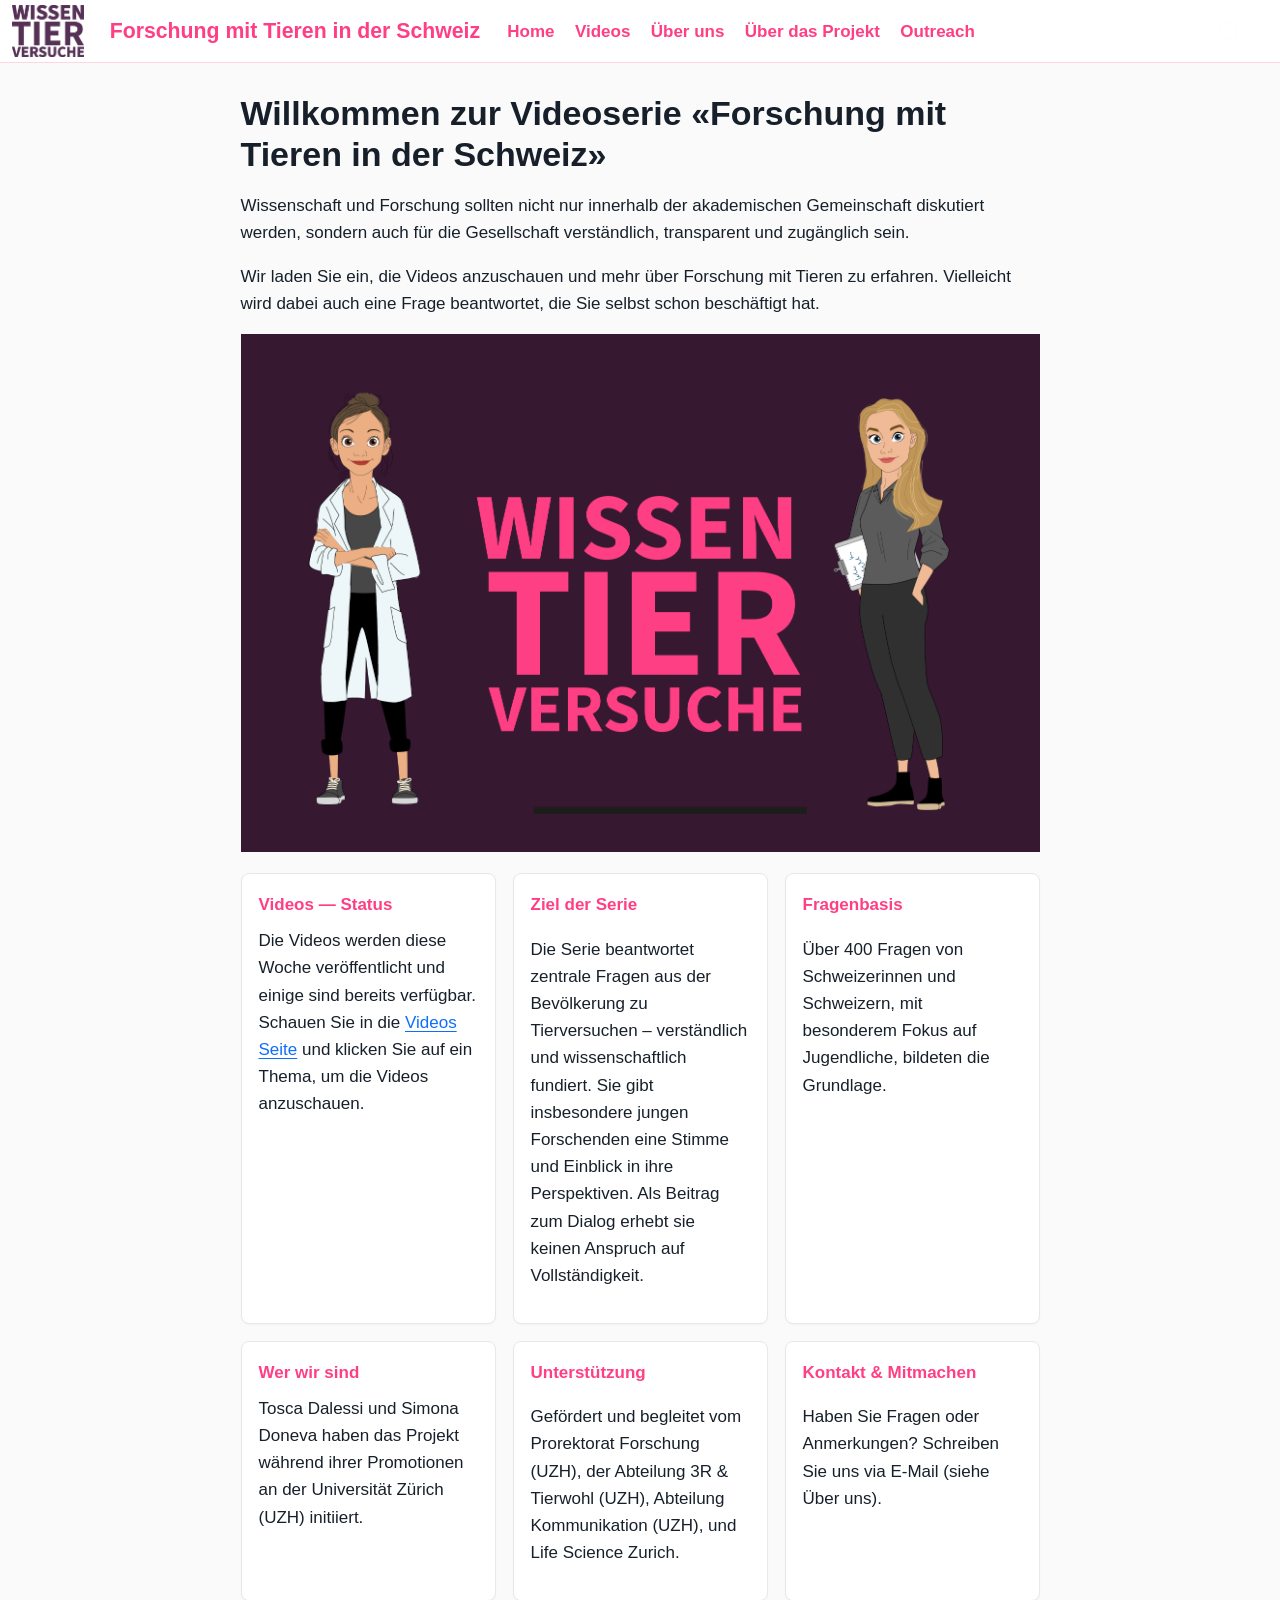
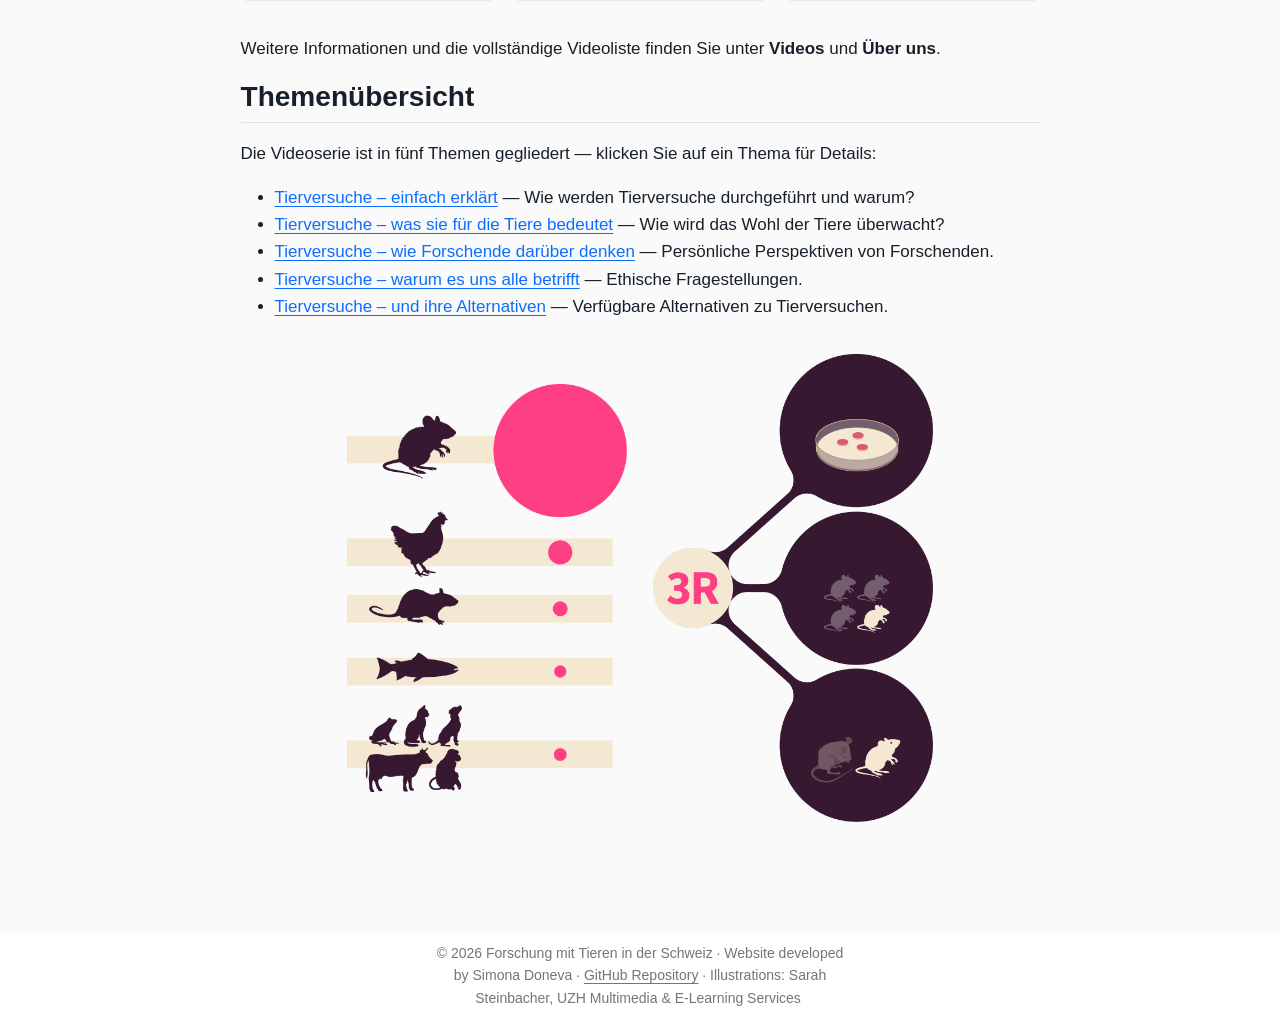
==== docs/index.html @ 5d0e7132 "update links to videos" ====
<!DOCTYPE html>
<html xmlns="http://www.w3.org/1999/xhtml" lang="en" xml:lang="en"><head>

<meta charset="utf-8">
<meta name="generator" content="quarto-1.5.56">

<meta name="viewport" content="width=device-width, initial-scale=1.0, user-scalable=yes">


<title>Willkommen zur Videoserie «Forschung mit Tieren in der Schweiz» – Forschung mit Tieren in der Schweiz</title>
<style>
code{white-space: pre-wrap;}
span.smallcaps{font-variant: small-caps;}
div.columns{display: flex; gap: min(4vw, 1.5em);}
div.column{flex: auto; overflow-x: auto;}
div.hanging-indent{margin-left: 1.5em; text-indent: -1.5em;}
ul.task-list{list-style: none;}
ul.task-list li input[type="checkbox"] {
  width: 0.8em;
  margin: 0 0.8em 0.2em -1em; /* quarto-specific, see https://github.com/quarto-dev/quarto-cli/issues/4556 */ 
  vertical-align: middle;
}
</style>


<script src="site_libs/quarto-nav/quarto-nav.js"></script>
<script src="site_libs/quarto-nav/headroom.min.js"></script>
<script src="site_libs/clipboard/clipboard.min.js"></script>
<script src="site_libs/quarto-search/autocomplete.umd.js"></script>
<script src="site_libs/quarto-search/fuse.min.js"></script>
<script src="site_libs/quarto-search/quarto-search.js"></script>
<meta name="quarto:offset" content="./">
<script src="site_libs/quarto-html/quarto.js"></script>
<script src="site_libs/quarto-html/popper.min.js"></script>
<script src="site_libs/quarto-html/tippy.umd.min.js"></script>
<script src="site_libs/quarto-html/anchor.min.js"></script>
<link href="site_libs/quarto-html/tippy.css" rel="stylesheet">
<link href="site_libs/quarto-html/quarto-syntax-highlighting.css" rel="stylesheet" id="quarto-text-highlighting-styles">
<script src="site_libs/bootstrap/bootstrap.min.js"></script>
<link href="site_libs/bootstrap/bootstrap-icons.css" rel="stylesheet">
<link href="site_libs/bootstrap/bootstrap.min.css" rel="stylesheet" id="quarto-bootstrap" data-mode="light">
<script id="quarto-search-options" type="application/json">{
  "location": "navbar",
  "copy-button": false,
  "collapse-after": 3,
  "panel-placement": "end",
  "type": "overlay",
  "limit": 50,
  "keyboard-shortcut": [
    "f",
    "/",
    "s"
  ],
  "show-item-context": false,
  "language": {
    "search-no-results-text": "No results",
    "search-matching-documents-text": "matching documents",
    "search-copy-link-title": "Copy link to search",
    "search-hide-matches-text": "Hide additional matches",
    "search-more-match-text": "more match in this document",
    "search-more-matches-text": "more matches in this document",
    "search-clear-button-title": "Clear",
    "search-text-placeholder": "",
    "search-detached-cancel-button-title": "Cancel",
    "search-submit-button-title": "Submit",
    "search-label": "Search"
  }
}</script>


<link rel="stylesheet" href="styles.css">
</head>

<body class="nav-fixed fullcontent">

<div id="quarto-search-results"></div>
  <header id="quarto-header" class="headroom fixed-top">
    <nav class="navbar navbar-expand-lg " data-bs-theme="dark">
      <div class="navbar-container container-fluid">
      <div class="navbar-brand-container mx-auto">
    <a class="navbar-brand" href="./index.html">
    <span class="navbar-title">Forschung mit Tieren in der Schweiz</span>
    </a>
  </div>
            <div id="quarto-search" class="" title="Search"></div>
          <button class="navbar-toggler" type="button" data-bs-toggle="collapse" data-bs-target="#navbarCollapse" aria-controls="navbarCollapse" role="menu" aria-expanded="false" aria-label="Toggle navigation" onclick="if (window.quartoToggleHeadroom) { window.quartoToggleHeadroom(); }">
  <span class="navbar-toggler-icon"></span>
</button>
          <div class="collapse navbar-collapse" id="navbarCollapse">
            <ul class="navbar-nav navbar-nav-scroll me-auto">
  <li class="nav-item">
    <a class="nav-link active" href="./index.html" aria-current="page"> 
<span class="menu-text">Home</span></a>
  </li>  
  <li class="nav-item">
    <a class="nav-link" href="./topics/index.html"> 
<span class="menu-text">Videos</span></a>
  </li>  
  <li class="nav-item">
    <a class="nav-link" href="./about.html"> 
<span class="menu-text">Über uns</span></a>
  </li>  
  <li class="nav-item">
    <a class="nav-link" href="./about-project.html"> 
<span class="menu-text">Über das Projekt</span></a>
  </li>  
  <li class="nav-item">
    <a class="nav-link" href="./outreach.html"> 
<span class="menu-text">Outreach</span></a>
  </li>  
</ul>
          </div> <!-- /navcollapse -->
            <div class="quarto-navbar-tools">
</div>
      </div> <!-- /container-fluid -->
    </nav>
</header>
<!-- content -->
<div id="quarto-content" class="quarto-container page-columns page-rows-contents page-layout-article page-navbar">
<!-- sidebar -->
<!-- margin-sidebar -->
    
<!-- main -->
<main class="content" id="quarto-document-content">

<header id="title-block-header" class="quarto-title-block default">
<div class="quarto-title">
<h1 class="title">Willkommen zur Videoserie «Forschung mit Tieren in der Schweiz»</h1>
</div>



<div class="quarto-title-meta">

    
  
    
  </div>
  


</header>


<p>Wissenschaft und Forschung sollten nicht nur innerhalb der akademischen Gemeinschaft diskutiert werden, sondern auch für die Gesellschaft verständlich, transparent und zugänglich sein.</p>
<p>Wir laden Sie ein, die Videos anzuschauen und mehr über Forschung mit Tieren zu erfahren. Vielleicht wird dabei auch eine Frage beantwortet, die Sie selbst schon beschäftigt hat.</p>
<div class="site-hero">
<p><img src="images/main_pic.png" class="hero-banner img-fluid" aria-hidden="true"></p>
</div>
<div class="info-grid">
<div class="info-box">
<p><strong>Videos — Status</strong> Die Videos werden diese Woche veröffentlicht und einige sind bereits verfügbar. Schauen Sie in die <a href="./topics/index.html">Videos Seite</a> und klicken Sie auf ein Thema, um die Videos anzuschauen.</p>
</div>
<div class="info-box">
<p><strong>Ziel der Serie</strong></p>
<p>Die Serie beantwortet zentrale Fragen aus der Bevölkerung zu Tierversuchen – verständlich und wissenschaftlich fundiert. Sie gibt insbesondere jungen Forschenden eine Stimme und Einblick in ihre Perspektiven. Als Beitrag zum Dialog erhebt sie keinen Anspruch auf Vollständigkeit.</p>
</div>
<div class="info-box">
<p><strong>Fragenbasis</strong></p>
<p>Über 400 Fragen von Schweizerinnen und Schweizern, mit besonderem Fokus auf Jugendliche, bildeten die Grundlage.</p>
</div>
<div class="info-box">
<p><strong>Wer wir sind</strong> Tosca Dalessi und Simona Doneva haben das Projekt während ihrer Promotionen an der Universität Zürich (UZH) initiiert.</p>
</div>
<div class="info-box">
<p><strong>Unterstützung</strong></p>
<p>Gefördert und begleitet vom Prorektorat Forschung (UZH), der Abteilung 3R &amp; Tierwohl (UZH), Abteilung Kommunikation (UZH), und Life Science Zurich.</p>
</div>
<div class="info-box">
<p><strong>Kontakt &amp; Mitmachen</strong></p>
<p>Haben Sie Fragen oder Anmerkungen? Schreiben Sie uns via E-Mail (siehe Über uns).</p>
</div>
</div>
<p>Weitere Informationen und die vollständige Videoliste finden Sie unter <strong>Videos</strong> und <strong>Über uns</strong>.</p>
<section id="themenübersicht" class="level2">
<h2 class="anchored" data-anchor-id="themenübersicht">Themenübersicht</h2>
<p>Die Videoserie ist in fünf Themen gegliedert — klicken Sie auf ein Thema für Details:</p>
<ul>
<li><a href="./topics/01-explained.html">Tierversuche – einfach erklärt</a> — Wie werden Tierversuche durchgeführt und warum?</li>
<li><a href="./topics/02-wellbeing.html">Tierversuche – was sie für die Tiere bedeutet</a> — Wie wird das Wohl der Tiere überwacht?</li>
<li><a href="./topics/03-researchers-view.html">Tierversuche – wie Forschende darüber denken</a> — Persönliche Perspektiven von Forschenden.</li>
<li><a href="./topics/04-ethical.html">Tierversuche – warum es uns alle betrifft</a> — Ethische Fragestellungen.</li>
<li><a href="./topics/05-alternatives.html">Tierversuche – und ihre Alternativen</a> — Verfügbare Alternativen zu Tierversuchen.</li>
</ul>
<div class="image-row">
<p><img src="images/tiere.png" class="img-fluid" alt="Bild 1"> <img src="images/3R.png" class="img-fluid" alt="Bild 3"></p>
</div>


</section>

</main> <!-- /main -->
<script id="quarto-html-after-body" type="application/javascript">
window.document.addEventListener("DOMContentLoaded", function (event) {
  const toggleBodyColorMode = (bsSheetEl) => {
    const mode = bsSheetEl.getAttribute("data-mode");
    const bodyEl = window.document.querySelector("body");
    if (mode === "dark") {
      bodyEl.classList.add("quarto-dark");
      bodyEl.classList.remove("quarto-light");
    } else {
      bodyEl.classList.add("quarto-light");
      bodyEl.classList.remove("quarto-dark");
    }
  }
  const toggleBodyColorPrimary = () => {
    const bsSheetEl = window.document.querySelector("link#quarto-bootstrap");
    if (bsSheetEl) {
      toggleBodyColorMode(bsSheetEl);
    }
  }
  toggleBodyColorPrimary();  
  const icon = "";
  const anchorJS = new window.AnchorJS();
  anchorJS.options = {
    placement: 'right',
    icon: icon
  };
  anchorJS.add('.anchored');
  const isCodeAnnotation = (el) => {
    for (const clz of el.classList) {
      if (clz.startsWith('code-annotation-')) {                     
        return true;
      }
    }
    return false;
  }
  const onCopySuccess = function(e) {
    // button target
    const button = e.trigger;
    // don't keep focus
    button.blur();
    // flash "checked"
    button.classList.add('code-copy-button-checked');
    var currentTitle = button.getAttribute("title");
    button.setAttribute("title", "Copied!");
    let tooltip;
    if (window.bootstrap) {
      button.setAttribute("data-bs-toggle", "tooltip");
      button.setAttribute("data-bs-placement", "left");
      button.setAttribute("data-bs-title", "Copied!");
      tooltip = new bootstrap.Tooltip(button, 
        { trigger: "manual", 
          customClass: "code-copy-button-tooltip",
          offset: [0, -8]});
      tooltip.show();    
    }
    setTimeout(function() {
      if (tooltip) {
        tooltip.hide();
        button.removeAttribute("data-bs-title");
        button.removeAttribute("data-bs-toggle");
        button.removeAttribute("data-bs-placement");
      }
      button.setAttribute("title", currentTitle);
      button.classList.remove('code-copy-button-checked');
    }, 1000);
    // clear code selection
    e.clearSelection();
  }
  const getTextToCopy = function(trigger) {
      const codeEl = trigger.previousElementSibling.cloneNode(true);
      for (const childEl of codeEl.children) {
        if (isCodeAnnotation(childEl)) {
          childEl.remove();
        }
      }
      return codeEl.innerText;
  }
  const clipboard = new window.ClipboardJS('.code-copy-button:not([data-in-quarto-modal])', {
    text: getTextToCopy
  });
  clipboard.on('success', onCopySuccess);
  if (window.document.getElementById('quarto-embedded-source-code-modal')) {
    // For code content inside modals, clipBoardJS needs to be initialized with a container option
    // TODO: Check when it could be a function (https://github.com/zenorocha/clipboard.js/issues/860)
    const clipboardModal = new window.ClipboardJS('.code-copy-button[data-in-quarto-modal]', {
      text: getTextToCopy,
      container: window.document.getElementById('quarto-embedded-source-code-modal')
    });
    clipboardModal.on('success', onCopySuccess);
  }
    var localhostRegex = new RegExp(/^(?:http|https):\/\/localhost\:?[0-9]*\//);
    var mailtoRegex = new RegExp(/^mailto:/);
      var filterRegex = new RegExp('/' + window.location.host + '/');
    var isInternal = (href) => {
        return filterRegex.test(href) || localhostRegex.test(href) || mailtoRegex.test(href);
    }
    // Inspect non-navigation links and adorn them if external
 	var links = window.document.querySelectorAll('a[href]:not(.nav-link):not(.navbar-brand):not(.toc-action):not(.sidebar-link):not(.sidebar-item-toggle):not(.pagination-link):not(.no-external):not([aria-hidden]):not(.dropdown-item):not(.quarto-navigation-tool):not(.about-link)');
    for (var i=0; i<links.length; i++) {
      const link = links[i];
      if (!isInternal(link.href)) {
        // undo the damage that might have been done by quarto-nav.js in the case of
        // links that we want to consider external
        if (link.dataset.originalHref !== undefined) {
          link.href = link.dataset.originalHref;
        }
      }
    }
  function tippyHover(el, contentFn, onTriggerFn, onUntriggerFn) {
    const config = {
      allowHTML: true,
      maxWidth: 500,
      delay: 100,
      arrow: false,
      appendTo: function(el) {
          return el.parentElement;
      },
      interactive: true,
      interactiveBorder: 10,
      theme: 'quarto',
      placement: 'bottom-start',
    };
    if (contentFn) {
      config.content = contentFn;
    }
    if (onTriggerFn) {
      config.onTrigger = onTriggerFn;
    }
    if (onUntriggerFn) {
      config.onUntrigger = onUntriggerFn;
    }
    window.tippy(el, config); 
  }
  const noterefs = window.document.querySelectorAll('a[role="doc-noteref"]');
  for (var i=0; i<noterefs.length; i++) {
    const ref = noterefs[i];
    tippyHover(ref, function() {
      // use id or data attribute instead here
      let href = ref.getAttribute('data-footnote-href') || ref.getAttribute('href');
      try { href = new URL(href).hash; } catch {}
      const id = href.replace(/^#\/?/, "");
      const note = window.document.getElementById(id);
      if (note) {
        return note.innerHTML;
      } else {
        return "";
      }
    });
  }
  const xrefs = window.document.querySelectorAll('a.quarto-xref');
  const processXRef = (id, note) => {
    // Strip column container classes
    const stripColumnClz = (el) => {
      el.classList.remove("page-full", "page-columns");
      if (el.children) {
        for (const child of el.children) {
          stripColumnClz(child);
        }
      }
    }
    stripColumnClz(note)
    if (id === null || id.startsWith('sec-')) {
      // Special case sections, only their first couple elements
      const container = document.createElement("div");
      if (note.children && note.children.length > 2) {
        container.appendChild(note.children[0].cloneNode(true));
        for (let i = 1; i < note.children.length; i++) {
          const child = note.children[i];
          if (child.tagName === "P" && child.innerText === "") {
            continue;
          } else {
            container.appendChild(child.cloneNode(true));
            break;
          }
        }
        if (window.Quarto?.typesetMath) {
          window.Quarto.typesetMath(container);
        }
        return container.innerHTML
      } else {
        if (window.Quarto?.typesetMath) {
          window.Quarto.typesetMath(note);
        }
        return note.innerHTML;
      }
    } else {
      // Remove any anchor links if they are present
      const anchorLink = note.querySelector('a.anchorjs-link');
      if (anchorLink) {
        anchorLink.remove();
      }
      if (window.Quarto?.typesetMath) {
        window.Quarto.typesetMath(note);
      }
      // TODO in 1.5, we should make sure this works without a callout special case
      if (note.classList.contains("callout")) {
        return note.outerHTML;
      } else {
        return note.innerHTML;
      }
    }
  }
  for (var i=0; i<xrefs.length; i++) {
    const xref = xrefs[i];
    tippyHover(xref, undefined, function(instance) {
      instance.disable();
      let url = xref.getAttribute('href');
      let hash = undefined; 
      if (url.startsWith('#')) {
        hash = url;
      } else {
        try { hash = new URL(url).hash; } catch {}
      }
      if (hash) {
        const id = hash.replace(/^#\/?/, "");
        const note = window.document.getElementById(id);
        if (note !== null) {
          try {
            const html = processXRef(id, note.cloneNode(true));
            instance.setContent(html);
          } finally {
            instance.enable();
            instance.show();
          }
        } else {
          // See if we can fetch this
          fetch(url.split('#')[0])
          .then(res => res.text())
          .then(html => {
            const parser = new DOMParser();
            const htmlDoc = parser.parseFromString(html, "text/html");
            const note = htmlDoc.getElementById(id);
            if (note !== null) {
              const html = processXRef(id, note);
              instance.setContent(html);
            } 
          }).finally(() => {
            instance.enable();
            instance.show();
          });
        }
      } else {
        // See if we can fetch a full url (with no hash to target)
        // This is a special case and we should probably do some content thinning / targeting
        fetch(url)
        .then(res => res.text())
        .then(html => {
          const parser = new DOMParser();
          const htmlDoc = parser.parseFromString(html, "text/html");
          const note = htmlDoc.querySelector('main.content');
          if (note !== null) {
            // This should only happen for chapter cross references
            // (since there is no id in the URL)
            // remove the first header
            if (note.children.length > 0 && note.children[0].tagName === "HEADER") {
              note.children[0].remove();
            }
            const html = processXRef(null, note);
            instance.setContent(html);
          } 
        }).finally(() => {
          instance.enable();
          instance.show();
        });
      }
    }, function(instance) {
    });
  }
      let selectedAnnoteEl;
      const selectorForAnnotation = ( cell, annotation) => {
        let cellAttr = 'data-code-cell="' + cell + '"';
        let lineAttr = 'data-code-annotation="' +  annotation + '"';
        const selector = 'span[' + cellAttr + '][' + lineAttr + ']';
        return selector;
      }
      const selectCodeLines = (annoteEl) => {
        const doc = window.document;
        const targetCell = annoteEl.getAttribute("data-target-cell");
        const targetAnnotation = annoteEl.getAttribute("data-target-annotation");
        const annoteSpan = window.document.querySelector(selectorForAnnotation(targetCell, targetAnnotation));
        const lines = annoteSpan.getAttribute("data-code-lines").split(",");
        const lineIds = lines.map((line) => {
          return targetCell + "-" + line;
        })
        let top = null;
        let height = null;
        let parent = null;
        if (lineIds.length > 0) {
            //compute the position of the single el (top and bottom and make a div)
            const el = window.document.getElementById(lineIds[0]);
            top = el.offsetTop;
            height = el.offsetHeight;
            parent = el.parentElement.parentElement;
          if (lineIds.length > 1) {
            const lastEl = window.document.getElementById(lineIds[lineIds.length - 1]);
            const bottom = lastEl.offsetTop + lastEl.offsetHeight;
            height = bottom - top;
          }
          if (top !== null && height !== null && parent !== null) {
            // cook up a div (if necessary) and position it 
            let div = window.document.getElementById("code-annotation-line-highlight");
            if (div === null) {
              div = window.document.createElement("div");
              div.setAttribute("id", "code-annotation-line-highlight");
              div.style.position = 'absolute';
              parent.appendChild(div);
            }
            div.style.top = top - 2 + "px";
            div.style.height = height + 4 + "px";
            div.style.left = 0;
            let gutterDiv = window.document.getElementById("code-annotation-line-highlight-gutter");
            if (gutterDiv === null) {
              gutterDiv = window.document.createElement("div");
              gutterDiv.setAttribute("id", "code-annotation-line-highlight-gutter");
              gutterDiv.style.position = 'absolute';
              const codeCell = window.document.getElementById(targetCell);
              const gutter = codeCell.querySelector('.code-annotation-gutter');
              gutter.appendChild(gutterDiv);
            }
            gutterDiv.style.top = top - 2 + "px";
            gutterDiv.style.height = height + 4 + "px";
          }
          selectedAnnoteEl = annoteEl;
        }
      };
      const unselectCodeLines = () => {
        const elementsIds = ["code-annotation-line-highlight", "code-annotation-line-highlight-gutter"];
        elementsIds.forEach((elId) => {
          const div = window.document.getElementById(elId);
          if (div) {
            div.remove();
          }
        });
        selectedAnnoteEl = undefined;
      };
        // Handle positioning of the toggle
    window.addEventListener(
      "resize",
      throttle(() => {
        elRect = undefined;
        if (selectedAnnoteEl) {
          selectCodeLines(selectedAnnoteEl);
        }
      }, 10)
    );
    function throttle(fn, ms) {
    let throttle = false;
    let timer;
      return (...args) => {
        if(!throttle) { // first call gets through
            fn.apply(this, args);
            throttle = true;
        } else { // all the others get throttled
            if(timer) clearTimeout(timer); // cancel #2
            timer = setTimeout(() => {
              fn.apply(this, args);
              timer = throttle = false;
            }, ms);
        }
      };
    }
      // Attach click handler to the DT
      const annoteDls = window.document.querySelectorAll('dt[data-target-cell]');
      for (const annoteDlNode of annoteDls) {
        annoteDlNode.addEventListener('click', (event) => {
          const clickedEl = event.target;
          if (clickedEl !== selectedAnnoteEl) {
            unselectCodeLines();
            const activeEl = window.document.querySelector('dt[data-target-cell].code-annotation-active');
            if (activeEl) {
              activeEl.classList.remove('code-annotation-active');
            }
            selectCodeLines(clickedEl);
            clickedEl.classList.add('code-annotation-active');
          } else {
            // Unselect the line
            unselectCodeLines();
            clickedEl.classList.remove('code-annotation-active');
          }
        });
      }
  const findCites = (el) => {
    const parentEl = el.parentElement;
    if (parentEl) {
      const cites = parentEl.dataset.cites;
      if (cites) {
        return {
          el,
          cites: cites.split(' ')
        };
      } else {
        return findCites(el.parentElement)
      }
    } else {
      return undefined;
    }
  };
  var bibliorefs = window.document.querySelectorAll('a[role="doc-biblioref"]');
  for (var i=0; i<bibliorefs.length; i++) {
    const ref = bibliorefs[i];
    const citeInfo = findCites(ref);
    if (citeInfo) {
      tippyHover(citeInfo.el, function() {
        var popup = window.document.createElement('div');
        citeInfo.cites.forEach(function(cite) {
          var citeDiv = window.document.createElement('div');
          citeDiv.classList.add('hanging-indent');
          citeDiv.classList.add('csl-entry');
          var biblioDiv = window.document.getElementById('ref-' + cite);
          if (biblioDiv) {
            citeDiv.innerHTML = biblioDiv.innerHTML;
          }
          popup.appendChild(citeDiv);
        });
        return popup.innerHTML;
      });
    }
  }
});
</script>
</div> <!-- /content -->
<footer class="footer">
  <div class="nav-footer">
    <div class="nav-footer-left">
      &nbsp;
    </div>   
    <div class="nav-footer-center">
<p>© 2026 Forschung mit Tieren in der Schweiz · Website developed by Simona Doneva · <a href="https://github.com/simonada/animal-research-video-series-ch">GitHub Repository</a> · Illustrations: Sarah Steinbacher, UZH Multimedia &amp; E-Learning Services&nbsp;</p>
</div>
    <div class="nav-footer-right">
      &nbsp;
    </div>
  </div>
</footer>




</body></html>
---- docs/site_libs/quarto-html/tippy.css ----
.tippy-box[data-animation=fade][data-state=hidden]{opacity:0}[data-tippy-root]{max-width:calc(100vw - 10px)}.tippy-box{position:relative;background-color:#333;color:#fff;border-radius:4px;font-size:14px;line-height:1.4;white-space:normal;outline:0;transition-property:transform,visibility,opacity}.tippy-box[data-placement^=top]>.tippy-arrow{bottom:0}.tippy-box[data-placement^=top]>.tippy-arrow:before{bottom:-7px;left:0;border-width:8px 8px 0;border-top-color:initial;transform-origin:center top}.tippy-box[data-placement^=bottom]>.tippy-arrow{top:0}.tippy-box[data-placement^=bottom]>.tippy-arrow:before{top:-7px;left:0;border-width:0 8px 8px;border-bottom-color:initial;transform-origin:center bottom}.tippy-box[data-placement^=left]>.tippy-arrow{right:0}.tippy-box[data-placement^=left]>.tippy-arrow:before{border-width:8px 0 8px 8px;border-left-color:initial;right:-7px;transform-origin:center left}.tippy-box[data-placement^=right]>.tippy-arrow{left:0}.tippy-box[data-placement^=right]>.tippy-arrow:before{left:-7px;border-width:8px 8px 8px 0;border-right-color:initial;transform-origin:center right}.tippy-box[data-inertia][data-state=visible]{transition-timing-function:cubic-bezier(.54,1.5,.38,1.11)}.tippy-arrow{width:16px;height:16px;color:#333}.tippy-arrow:before{content:"";position:absolute;border-color:transparent;border-style:solid}.tippy-content{position:relative;padding:5px 9px;z-index:1}
---- docs/site_libs/quarto-html/quarto-syntax-highlighting.css ----
/* quarto syntax highlight colors */
:root {
  --quarto-hl-ot-color: #003B4F;
  --quarto-hl-at-color: #657422;
  --quarto-hl-ss-color: #20794D;
  --quarto-hl-an-color: #5E5E5E;
  --quarto-hl-fu-color: #4758AB;
  --quarto-hl-st-color: #20794D;
  --quarto-hl-cf-color: #003B4F;
  --quarto-hl-op-color: #5E5E5E;
  --quarto-hl-er-color: #AD0000;
  --quarto-hl-bn-color: #AD0000;
  --quarto-hl-al-color: #AD0000;
  --quarto-hl-va-color: #111111;
  --quarto-hl-bu-color: inherit;
  --quarto-hl-ex-color: inherit;
  --quarto-hl-pp-color: #AD0000;
  --quarto-hl-in-color: #5E5E5E;
  --quarto-hl-vs-color: #20794D;
  --quarto-hl-wa-color: #5E5E5E;
  --quarto-hl-do-color: #5E5E5E;
  --quarto-hl-im-color: #00769E;
  --quarto-hl-ch-color: #20794D;
  --quarto-hl-dt-color: #AD0000;
  --quarto-hl-fl-color: #AD0000;
  --quarto-hl-co-color: #5E5E5E;
  --quarto-hl-cv-color: #5E5E5E;
  --quarto-hl-cn-color: #8f5902;
  --quarto-hl-sc-color: #5E5E5E;
  --quarto-hl-dv-color: #AD0000;
  --quarto-hl-kw-color: #003B4F;
}

/* other quarto variables */
:root {
  --quarto-font-monospace: SFMono-Regular, Menlo, Monaco, Consolas, "Liberation Mono", "Courier New", monospace;
}

pre > code.sourceCode > span {
  color: #003B4F;
}

code span {
  color: #003B4F;
}

code.sourceCode > span {
  color: #003B4F;
}

div.sourceCode,
div.sourceCode pre.sourceCode {
  color: #003B4F;
}

code span.ot {
  color: #003B4F;
  font-style: inherit;
}

code span.at {
  color: #657422;
  font-style: inherit;
}

code span.ss {
  color: #20794D;
  font-style: inherit;
}

code span.an {
  color: #5E5E5E;
  font-style: inherit;
}

code span.fu {
  color: #4758AB;
  font-style: inherit;
}

code span.st {
  color: #20794D;
  font-style: inherit;
}

code span.cf {
  color: #003B4F;
  font-weight: bold;
  font-style: inherit;
}

code span.op {
  color: #5E5E5E;
  font-style: inherit;
}

code span.er {
  color: #AD0000;
  font-style: inherit;
}

code span.bn {
  color: #AD0000;
  font-style: inherit;
}

code span.al {
  color: #AD0000;
  font-style: inherit;
}

code span.va {
  color: #111111;
  font-style: inherit;
}

code span.bu {
  font-style: inherit;
}

code span.ex {
  font-style: inherit;
}

code span.pp {
  color: #AD0000;
  font-style: inherit;
}

code span.in {
  color: #5E5E5E;
  font-style: inherit;
}

code span.vs {
  color: #20794D;
  font-style: inherit;
}

code span.wa {
  color: #5E5E5E;
  font-style: italic;
}

code span.do {
  color: #5E5E5E;
  font-style: italic;
}

code span.im {
  color: #00769E;
  font-style: inherit;
}

code span.ch {
  color: #20794D;
  font-style: inherit;
}

code span.dt {
  color: #AD0000;
  font-style: inherit;
}

code span.fl {
  color: #AD0000;
  font-style: inherit;
}

code span.co {
  color: #5E5E5E;
  font-style: inherit;
}

code span.cv {
  color: #5E5E5E;
  font-style: italic;
}

code span.cn {
  color: #8f5902;
  font-style: inherit;
}

code span.sc {
  color: #5E5E5E;
  font-style: inherit;
}

code span.dv {
  color: #AD0000;
  font-style: inherit;
}

code span.kw {
  color: #003B4F;
  font-weight: bold;
  font-style: inherit;
}

.prevent-inlining {
  content: "</";
}

/*# sourceMappingURL=debc5d5d77c3f9108843748ff7464032.css.map */
---- docs/styles.css ----
/* Basic styling for info boxes and layout */
:root{
  --pink: #ff3f84;
  --violet: #371831;

  --berry: #ff3f84;
  --berry-v1: #ffd4e5;
  --berry-v2: #ff8ab7;
  --berry-v3: #ff3f84;

  --card-bg: #ffffff;
  --text: #17202a;
}

body {
  padding-top: 95px;
  font-family: -apple-system, BlinkMacSystemFont, "Segoe UI", Roboto, "Helvetica Neue", Arial;
  line-height: 1.6;
  margin: 0;
  color: var(--text);
  background: #fafafa;
}

.about-image {
  max-width: 520px;
  margin: 2rem auto;
}

.about-image img {
  width: 100%;
  height: auto;
  display: block;
  border-radius: 12px;
}

/* Hero banner inspired by provided design. Place banner image at images/main_pic.png */
.site-hero {
  display: flex;
  flex-direction: column;
  align-items: center;
  justify-content: center;
  gap: 1rem;
  background: #371831;
  color: white;
  padding: 2.25rem 1.25rem;
  margin: 0 auto 1.25rem auto;
  text-align: center;
  max-width: 900px;
  box-sizing: border-box;
}
.site-hero h1{
  color: var(--berry-v3);
  font-size: 2.6rem;
  margin: 0 0 0.5rem 0;
  line-height: 1;
}
.site-hero p{
  color: var(--berry-v1);
  margin: 0.25rem 0 0 0;
}
.hero-banner{ max-width: 900px; margin: 0 auto; }
.hero-banner img, img.hero-banner { display:block; width:100%; height:auto; max-width:900px; margin:0 auto; }
/* Stronger override to prevent other global rules from making the image full-bleed */
.site-hero img.hero-banner {
  max-width: 720px !important;
  width: 100% !important;
  height: auto !important;
  display: block !important;
  margin: 0 auto !important;
}

.info-grid {
  display: grid;
  grid-template-columns: repeat(auto-fit, minmax(220px, 1fr));
  gap: 1rem;
  margin: 1rem 0 2rem 0;
}

.info-box {
  background: var(--card-bg);
  border: 1px solid #e9e6ed;
  padding: 1rem;
  border-radius: 8px;
  box-shadow: 0 1px 2px rgba(21,25,28,0.03);
}

.info-box strong {
  display: block;
  margin-bottom: 0.5rem;
  color: var(--berry);
}

@media (max-width: 900px){
  .site-hero{ text-align:center }
  .hero-image{ height:200px; background-position:center; }
}

/* Coming soon badge */
.coming-soon-badge {
  display: inline-block;
  background: var(--berry-v1);
  color: var(--berry-v3);
  border: 1px solid var(--berry-v2);
  padding: 0.2rem 0.5rem;
  border-radius: 999px;
  font-weight: 600;
  margin-left: 0.5rem;
}

/* Topic card styles */
.topic-list {
  display: flex;
  flex-direction: column;
  gap: 0.8rem;
  margin: 0;
  padding: 0;
}

.topic-card {
  display: flex;
  align-items: center;
  gap: 1rem;
  padding: 1rem;
  border-radius: 8px;
  border: 1px solid var(--berry-v1);
  background: #ffffff;
  transition: transform 160ms ease, box-shadow 160ms ease;
}

.topic-card:hover {
  transform: translateY(-4px);
  box-shadow: 0 6px 18px rgba(255, 63, 132, 0.12);
}

.topic-thumb {
  width: 95px;
  height: 95px;
  object-fit: contain;
  flex-shrink: 0;
  border-radius: 8px;
  background: #fff;
}

.topic-text {
  flex: 1;
}

.topic-text p {
  margin: 0.25rem 0 0 0;
}

.topic-text a {
  color: var(--berry);
  font-weight: 600;
  text-decoration: none;
}

/* Quarto/navbar overrides: use UZH Berry for links and neutral background */
header.site-header,
.navbar,
.site-nav,
.site-navbar,
nav.navbar {
  background: #ffffff; /* keep header neutral */
  border-bottom: 1px solid var(--berry-v1);
}

/* Navbar links */
header.site-header a,
.site-nav a,
.site-navbar a,
nav.navbar a,
.navbar-nav a,
.q-nav a {
  color: var(--berry) !important;
  font-weight: 600;
}

.site-nav a:hover,
.site-navbar a:hover,
nav.navbar a:hover,
.q-nav a:hover {
  color: var(--berry-v3) !important;
}

/* Brand/title color */
.site-title, header.site-header .site-title a {
  color: var(--berry) !important;
}

/* Place sub_icon.png as a logo in the top-left corner of the header */
header#quarto-header {
  position: fixed !important;
  top: 0;
  left: 0;
  right: 0;
  width: 100%;
  z-index: 10000;
}
/* Fallback: draw logo as background of nav (helps when pseudo-element is hidden) */
nav.navbar { position: relative; }
/* Desktop logo */
nav.navbar::before{
  content: "";
  position: absolute;
  left: 12px;
  top: 50%;
  transform: translateY(-50%);
  width: 72px;
  height: 72px;
  background-image: url('images/titel_violette.png');
  background-size: contain;
  background-repeat: no-repeat;
  background-position: center;
  pointer-events: none;
}
/* Make room for desktop logo */
.navbar-brand-container.mx-auto {
  padding-left: 80px;
}
/* Remove logo on phones */
@media (max-width: 768px) {
  nav.navbar::before {
    display: none;
  }

  header#quarto-header::before {
    display: none;
  }

  .navbar-brand-container.mx-auto {
    padding-left: 0;
  }
}
/* Make mobile hamburger visible */
.navbar-toggler {
  border-color: var(--berry) !important;
  color: var(--berry) !important;
  z-index: 10001;
}

.navbar-toggler-icon {
  filter: invert(18%) sepia(95%) saturate(3564%) hue-rotate(335deg) brightness(80%) contrast(96%);
}

@media (max-width: 768px) {
  body {
    padding-top: 70px;
  }

  .navbar-collapse {
    background: #ffffff;
    padding: 1rem;
    border-top: 1px solid var(--berry-v1);
  }

  .navbar-toggler,
  .navbar-collapse,
  .navbar-nav {
    position: relative;
    z-index: 10001;
  }
}

.outreach-card {
  background: #ffffff;
  border: 1px solid var(--berry-v1);
  border-radius: 8px;
  padding: 1rem;
  margin: 1rem 0;
  box-shadow: 0 1px 2px rgba(21,25,28,0.03);
}

.outreach-card summary {
  color: var(--berry);
  font-weight: 600;
  cursor: pointer;
  margin-top: 0.75rem;
}

.image-row {
  display: flex !important;
  flex-direction: row !important;
  justify-content: center;
  align-items: center;
  gap: 1.5rem;
  margin: 2rem auto;
  max-width: 900px;
  flex-wrap: nowrap;
}

.image-row p {
  margin: 0;
  display: contents;
}

.image-row img {
  width: 30vw;
  max-width: 280px;
  min-width: 180px;
  height: auto;
  object-fit: contain;
  border-radius: 8px;
  display: block;
}
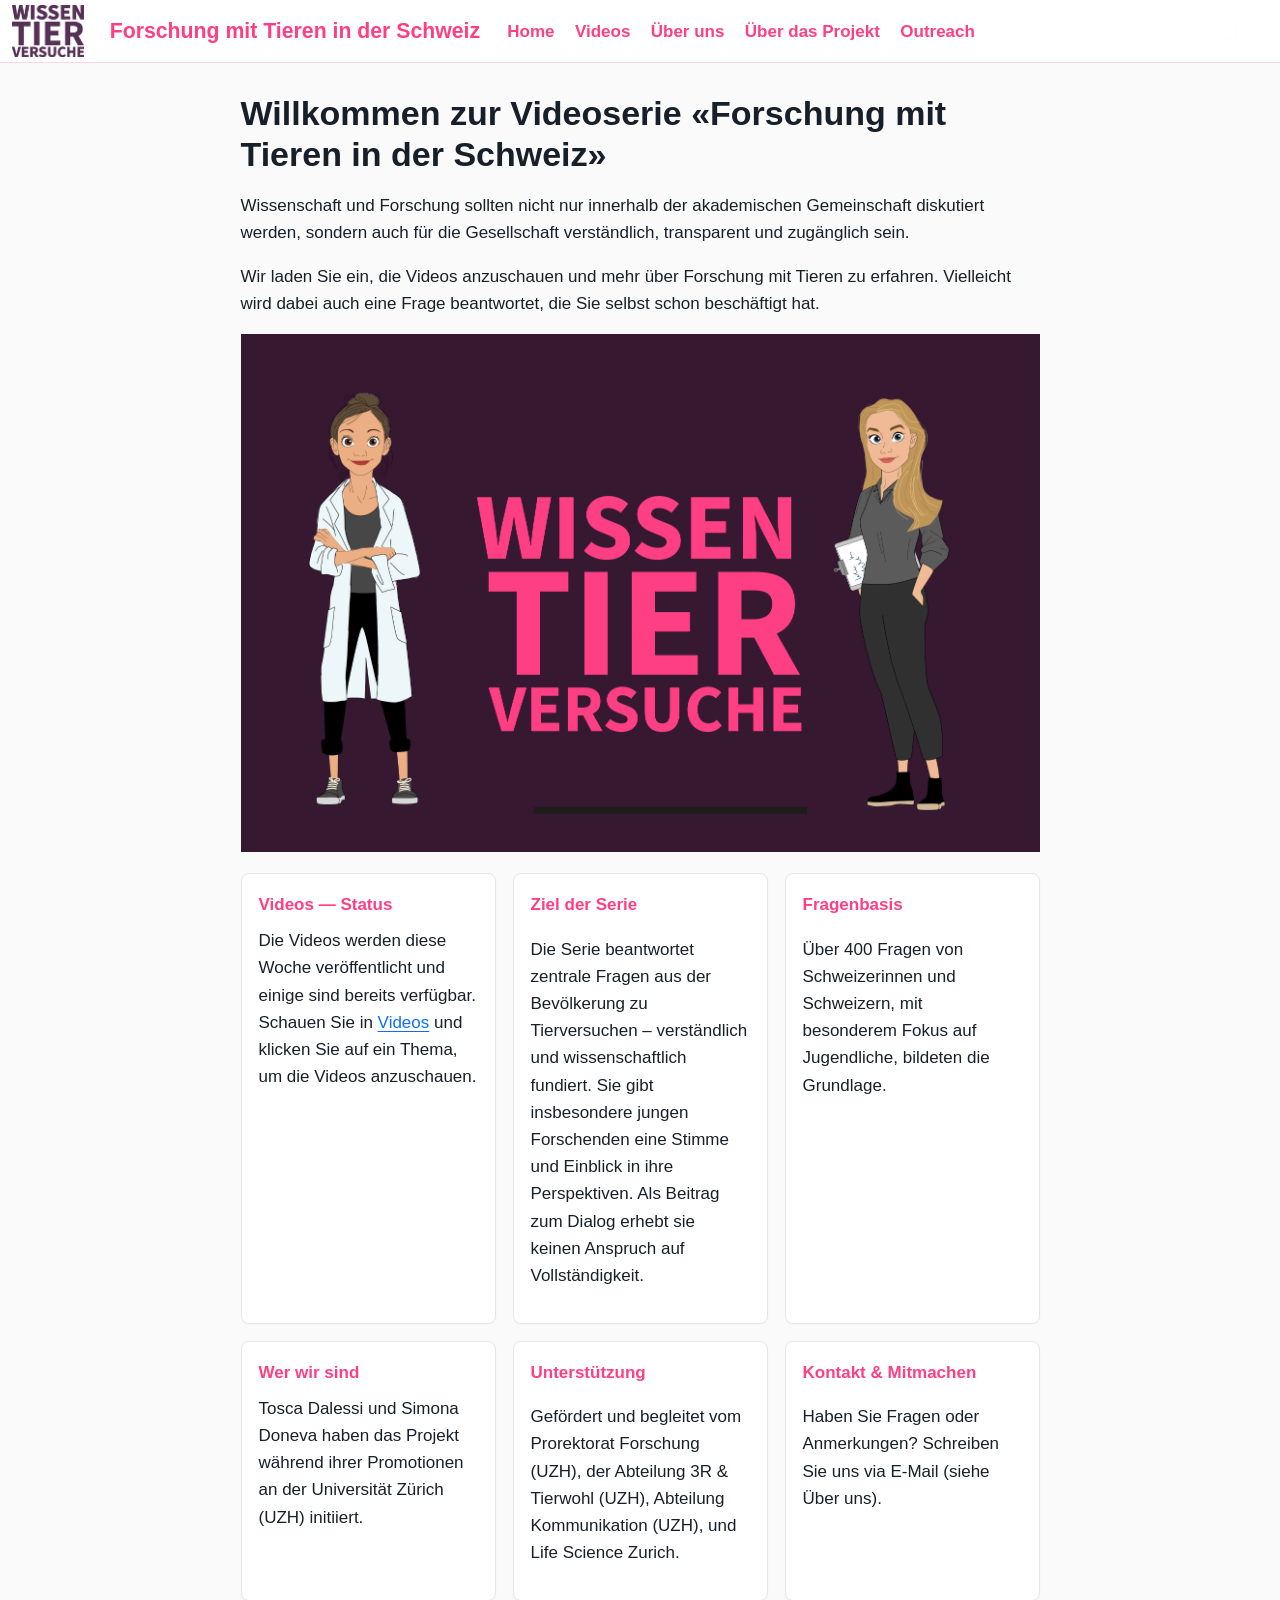
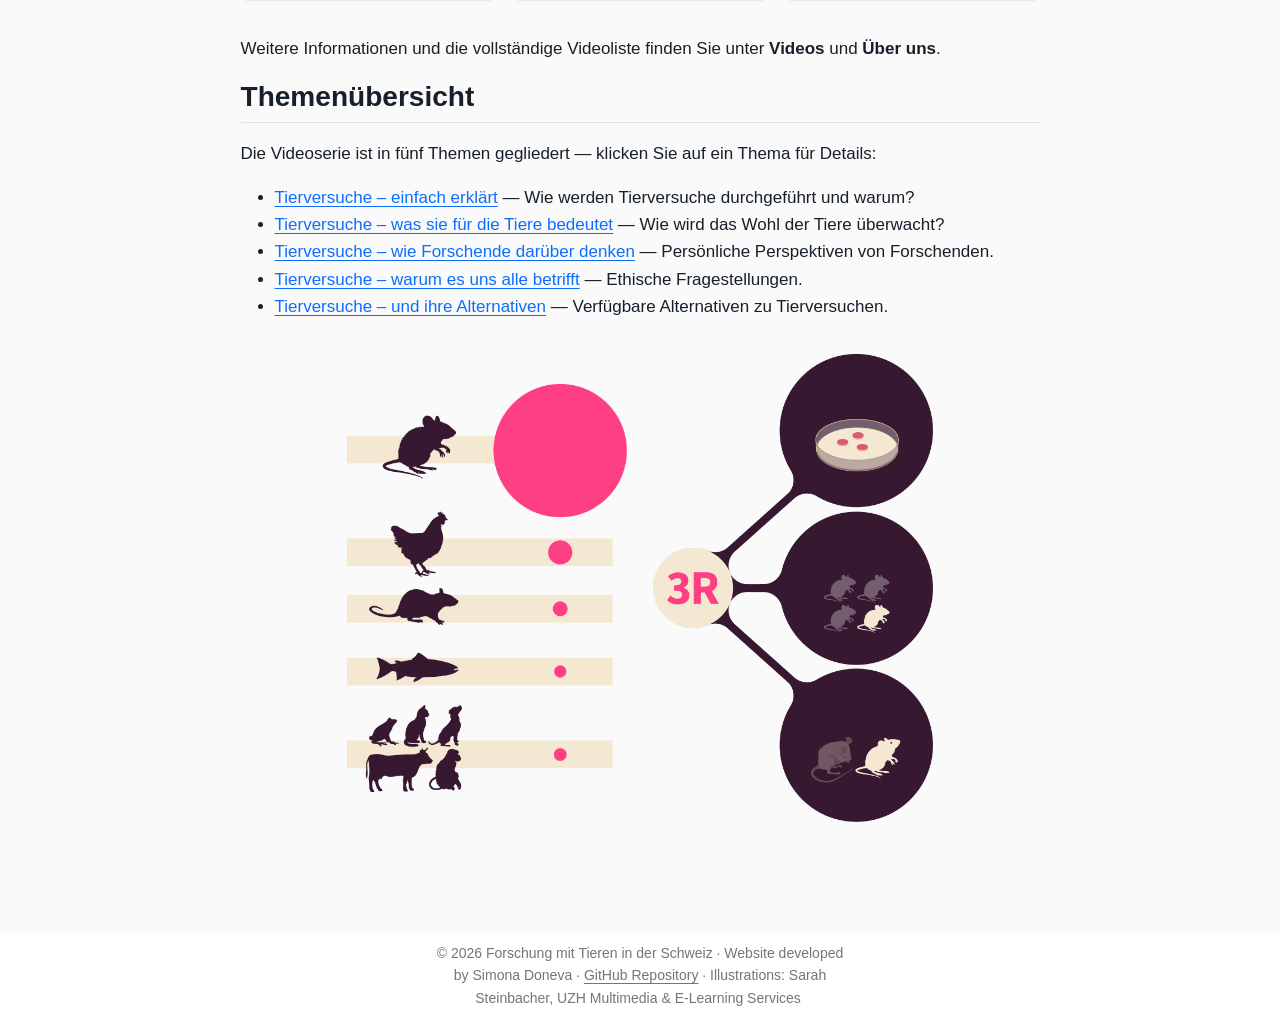
==== commit 1b8185bd: "small vocab fix" ====
--- a/docs/index.html
+++ b/docs/index.html
@@ -149,7 +149,7 @@
 </div>
 <div class="info-grid">
 <div class="info-box">
-<p><strong>Videos — Status</strong> Die Videos werden diese Woche veröffentlicht und einige sind bereits verfügbar. Schauen Sie in die <a href="./topics/index.html">Videos Seite</a> und klicken Sie auf ein Thema, um die Videos anzuschauen.</p>
+<p><strong>Videos — Status</strong> Die Videos werden diese Woche veröffentlicht und einige sind bereits verfügbar. Schauen Sie in <a href="./topics/index.html">Videos</a> und klicken Sie auf ein Thema, um die Videos anzuschauen.</p>
 </div>
 <div class="info-box">
 <p><strong>Ziel der Serie</strong></p>
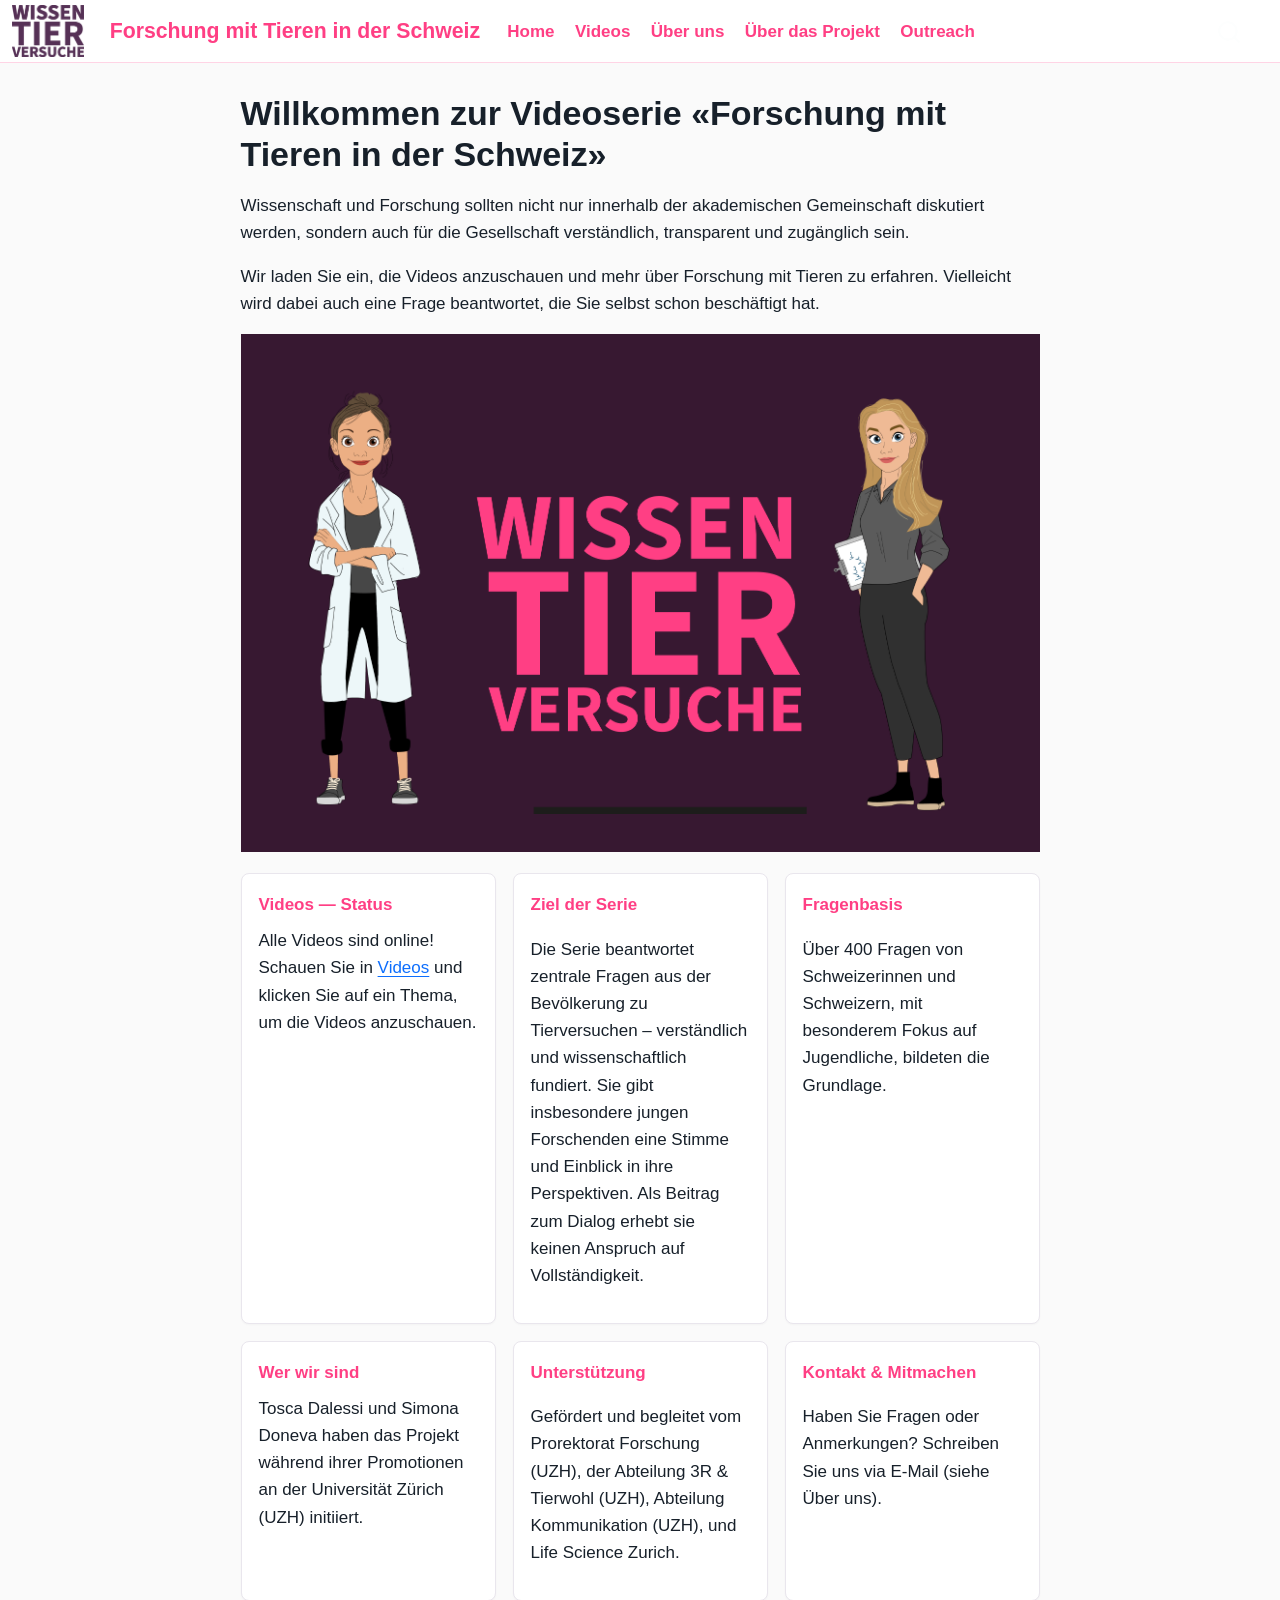
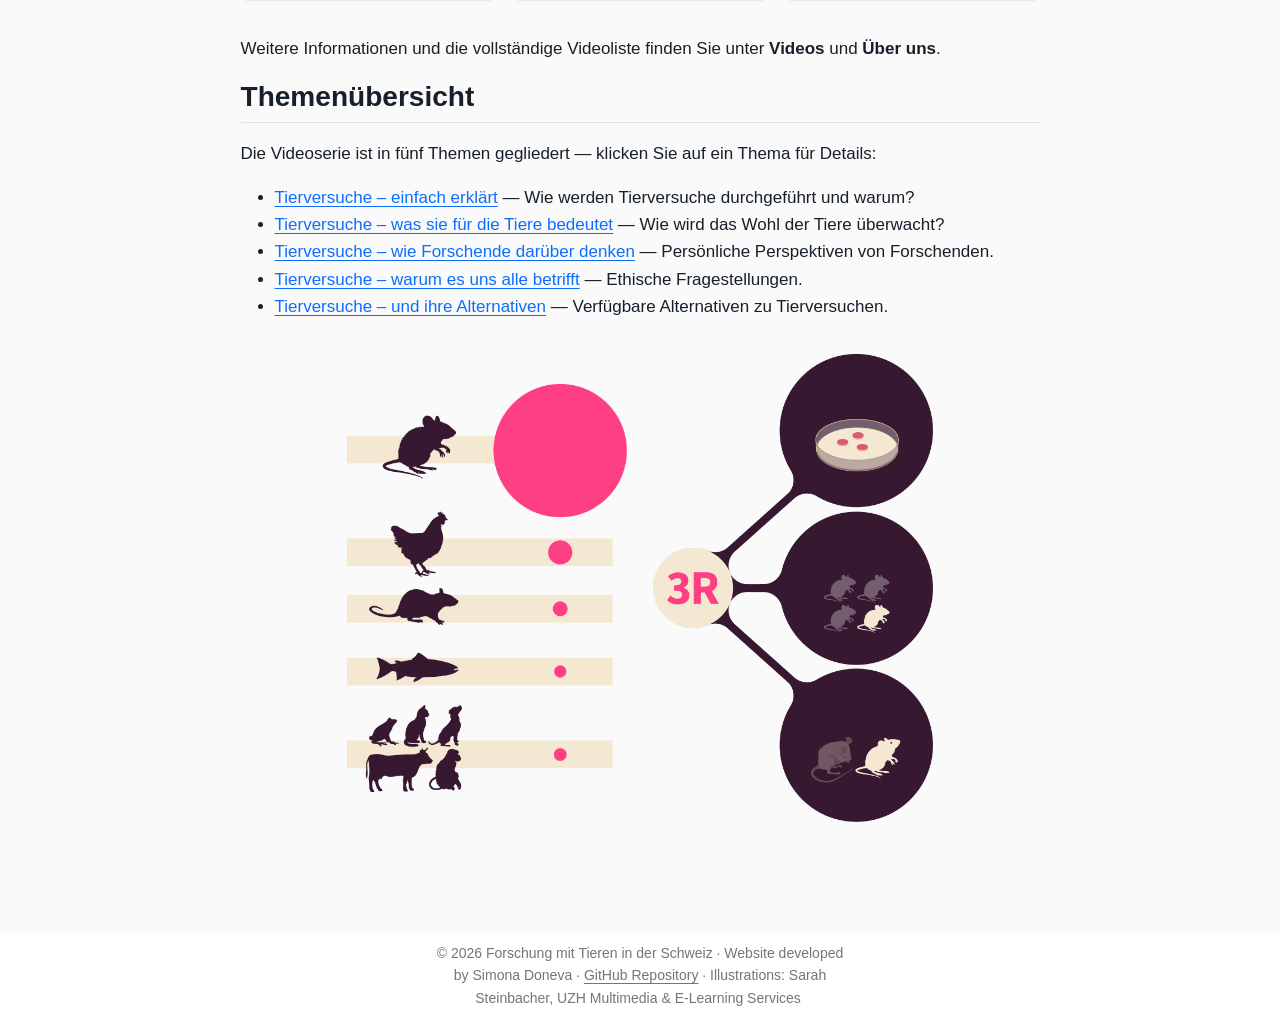
==== commit b88bf53f: "video 5" ====
--- a/docs/index.html
+++ b/docs/index.html
@@ -149,7 +149,7 @@
 </div>
 <div class="info-grid">
 <div class="info-box">
-<p><strong>Videos — Status</strong> Die Videos werden diese Woche veröffentlicht und einige sind bereits verfügbar. Schauen Sie in <a href="./topics/index.html">Videos</a> und klicken Sie auf ein Thema, um die Videos anzuschauen.</p>
+<p><strong>Videos — Status</strong> Alle Videos sind online! Schauen Sie in <a href="./topics/index.html">Videos</a> und klicken Sie auf ein Thema, um die Videos anzuschauen.</p>
 </div>
 <div class="info-box">
 <p><strong>Ziel der Serie</strong></p>
--- a/docs/styles.css
+++ b/docs/styles.css
@@ -106,7 +106,17 @@
   font-weight: 600;
   margin-left: 0.5rem;
 }
-
+/* Live badge */
+.live-badge {
+  display: inline-block;
+  background: #e6f7ec;
+  color: #1f7a3f;
+  border: 1px solid #78c98f;
+  padding: 0.2rem 0.5rem;
+  border-radius: 999px;
+  font-weight: 600;
+  margin-left: 0.5rem;
+}
 /* Topic card styles */
 .topic-list {
   display: flex;
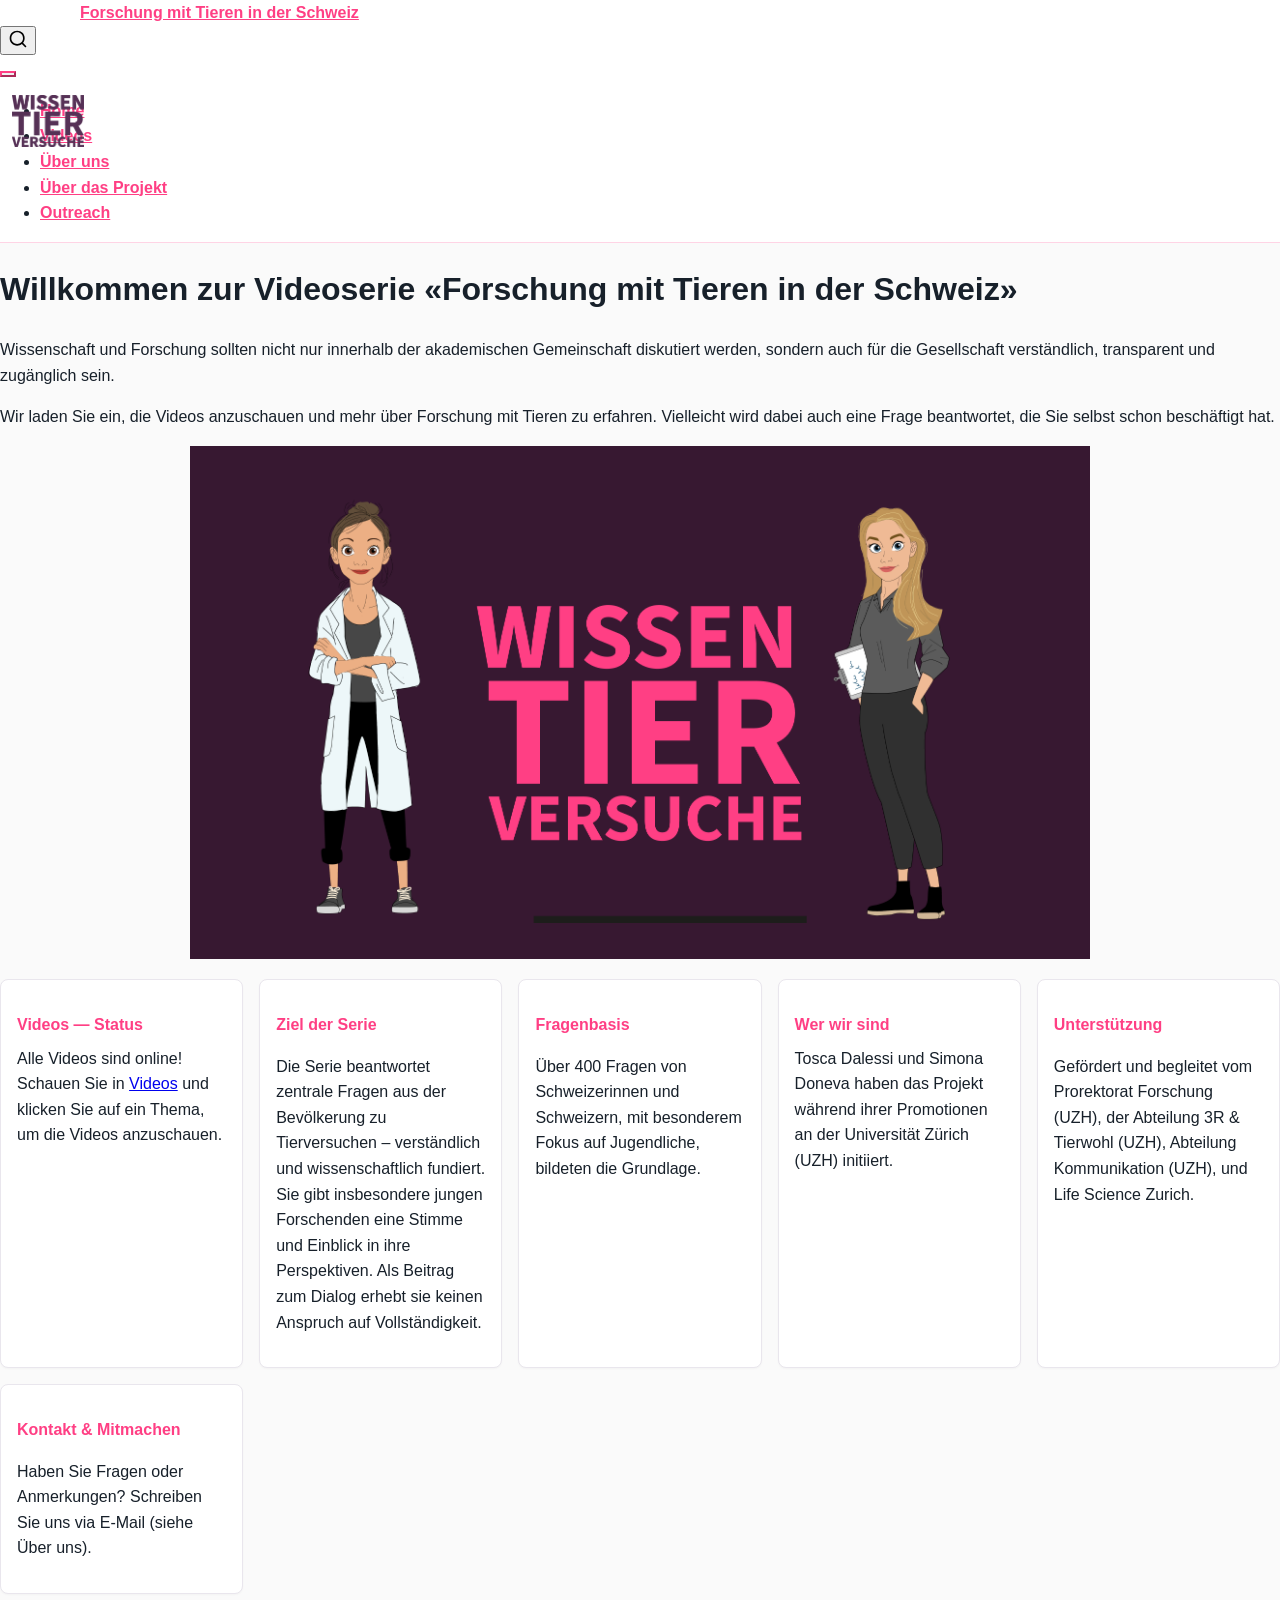
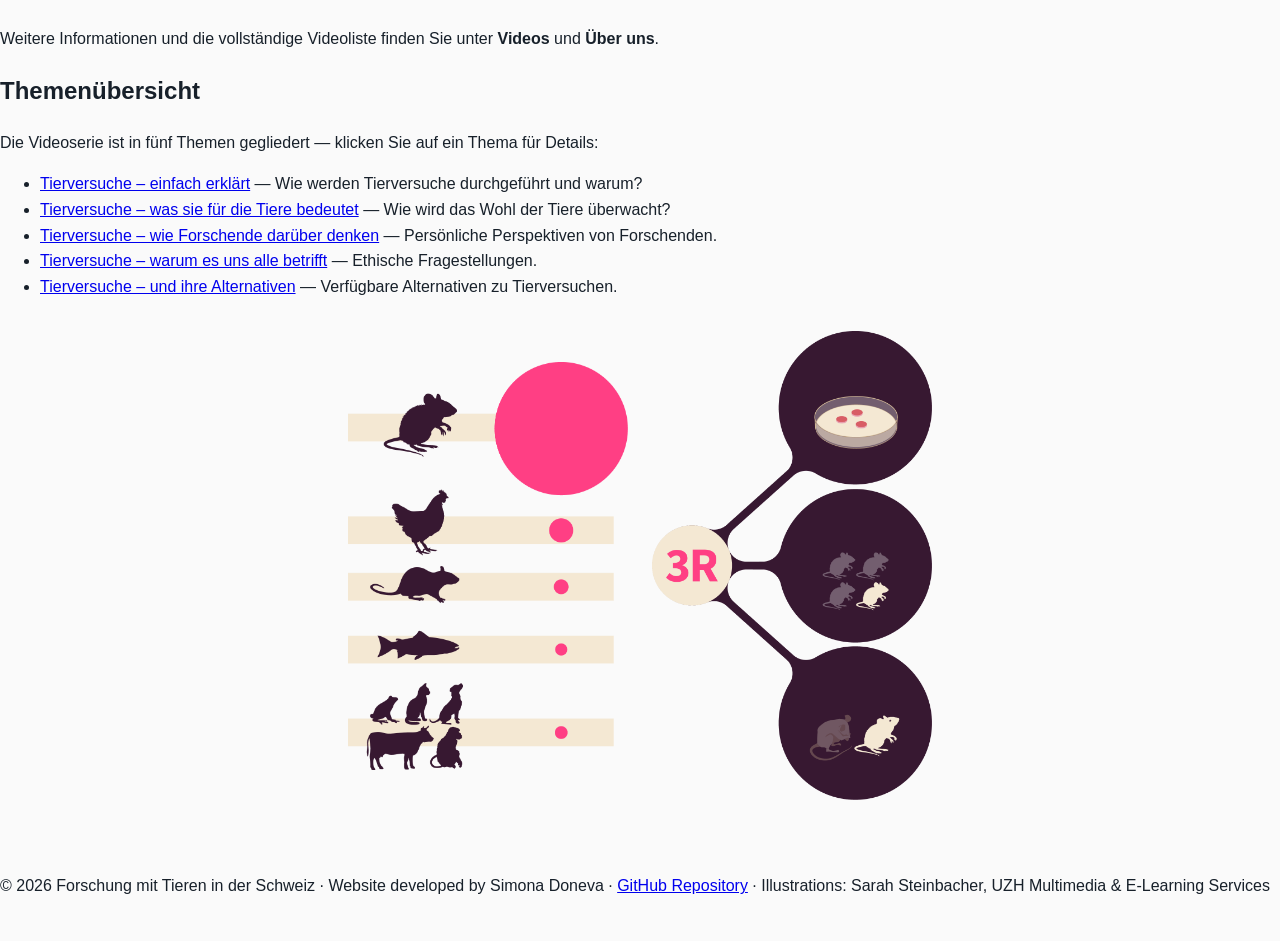
==== commit 2da01436: "update outreach activities" ====
--- a/docs/index.html
+++ b/docs/index.html
@@ -2,12 +2,12 @@
 <html xmlns="http://www.w3.org/1999/xhtml" lang="en" xml:lang="en"><head>
 
 <meta charset="utf-8">
-<meta name="generator" content="quarto-1.5.56">
+<meta name="generator" content="quarto-1.4.555">
 
 <meta name="viewport" content="width=device-width, initial-scale=1.0, user-scalable=yes">
 
 
-<title>Willkommen zur Videoserie «Forschung mit Tieren in der Schweiz» – Forschung mit Tieren in der Schweiz</title>
+<title>Forschung mit Tieren in der Schweiz - Willkommen zur Videoserie «Forschung mit Tieren in der Schweiz»</title>
 <style>
 code{white-space: pre-wrap;}
 span.smallcaps{font-variant: small-caps;}
@@ -83,7 +83,7 @@
     </a>
   </div>
             <div id="quarto-search" class="" title="Search"></div>
-          <button class="navbar-toggler" type="button" data-bs-toggle="collapse" data-bs-target="#navbarCollapse" aria-controls="navbarCollapse" role="menu" aria-expanded="false" aria-label="Toggle navigation" onclick="if (window.quartoToggleHeadroom) { window.quartoToggleHeadroom(); }">
+          <button class="navbar-toggler" type="button" data-bs-toggle="collapse" data-bs-target="#navbarCollapse" aria-controls="navbarCollapse" aria-expanded="false" aria-label="Toggle navigation" onclick="if (window.quartoToggleHeadroom) { window.quartoToggleHeadroom(); }">
   <span class="navbar-toggler-icon"></span>
 </button>
           <div class="collapse navbar-collapse" id="navbarCollapse">
@@ -110,7 +110,7 @@
   </li>  
 </ul>
           </div> <!-- /navcollapse -->
-            <div class="quarto-navbar-tools">
+          <div class="quarto-navbar-tools">
 </div>
       </div> <!-- /container-fluid -->
     </nav>
@@ -225,7 +225,18 @@
     }
     return false;
   }
-  const onCopySuccess = function(e) {
+  const clipboard = new window.ClipboardJS('.code-copy-button', {
+    text: function(trigger) {
+      const codeEl = trigger.previousElementSibling.cloneNode(true);
+      for (const childEl of codeEl.children) {
+        if (isCodeAnnotation(childEl)) {
+          childEl.remove();
+        }
+      }
+      return codeEl.innerText;
+    }
+  });
+  clipboard.on('success', function(e) {
     // button target
     const button = e.trigger;
     // don't keep focus
@@ -257,29 +268,7 @@
     }, 1000);
     // clear code selection
     e.clearSelection();
-  }
-  const getTextToCopy = function(trigger) {
-      const codeEl = trigger.previousElementSibling.cloneNode(true);
-      for (const childEl of codeEl.children) {
-        if (isCodeAnnotation(childEl)) {
-          childEl.remove();
-        }
-      }
-      return codeEl.innerText;
-  }
-  const clipboard = new window.ClipboardJS('.code-copy-button:not([data-in-quarto-modal])', {
-    text: getTextToCopy
   });
-  clipboard.on('success', onCopySuccess);
-  if (window.document.getElementById('quarto-embedded-source-code-modal')) {
-    // For code content inside modals, clipBoardJS needs to be initialized with a container option
-    // TODO: Check when it could be a function (https://github.com/zenorocha/clipboard.js/issues/860)
-    const clipboardModal = new window.ClipboardJS('.code-copy-button[data-in-quarto-modal]', {
-      text: getTextToCopy,
-      container: window.document.getElementById('quarto-embedded-source-code-modal')
-    });
-    clipboardModal.on('success', onCopySuccess);
-  }
     var localhostRegex = new RegExp(/^(?:http|https):\/\/localhost\:?[0-9]*\//);
     var mailtoRegex = new RegExp(/^mailto:/);
       var filterRegex = new RegExp('/' + window.location.host + '/');
@@ -287,7 +276,7 @@
         return filterRegex.test(href) || localhostRegex.test(href) || mailtoRegex.test(href);
     }
     // Inspect non-navigation links and adorn them if external
- 	var links = window.document.querySelectorAll('a[href]:not(.nav-link):not(.navbar-brand):not(.toc-action):not(.sidebar-link):not(.sidebar-item-toggle):not(.pagination-link):not(.no-external):not([aria-hidden]):not(.dropdown-item):not(.quarto-navigation-tool):not(.about-link)');
+ 	var links = window.document.querySelectorAll('a[href]:not(.nav-link):not(.navbar-brand):not(.toc-action):not(.sidebar-link):not(.sidebar-item-toggle):not(.pagination-link):not(.no-external):not([aria-hidden]):not(.dropdown-item):not(.quarto-navigation-tool)');
     for (var i=0; i<links.length; i++) {
       const link = links[i];
       if (!isInternal(link.href)) {
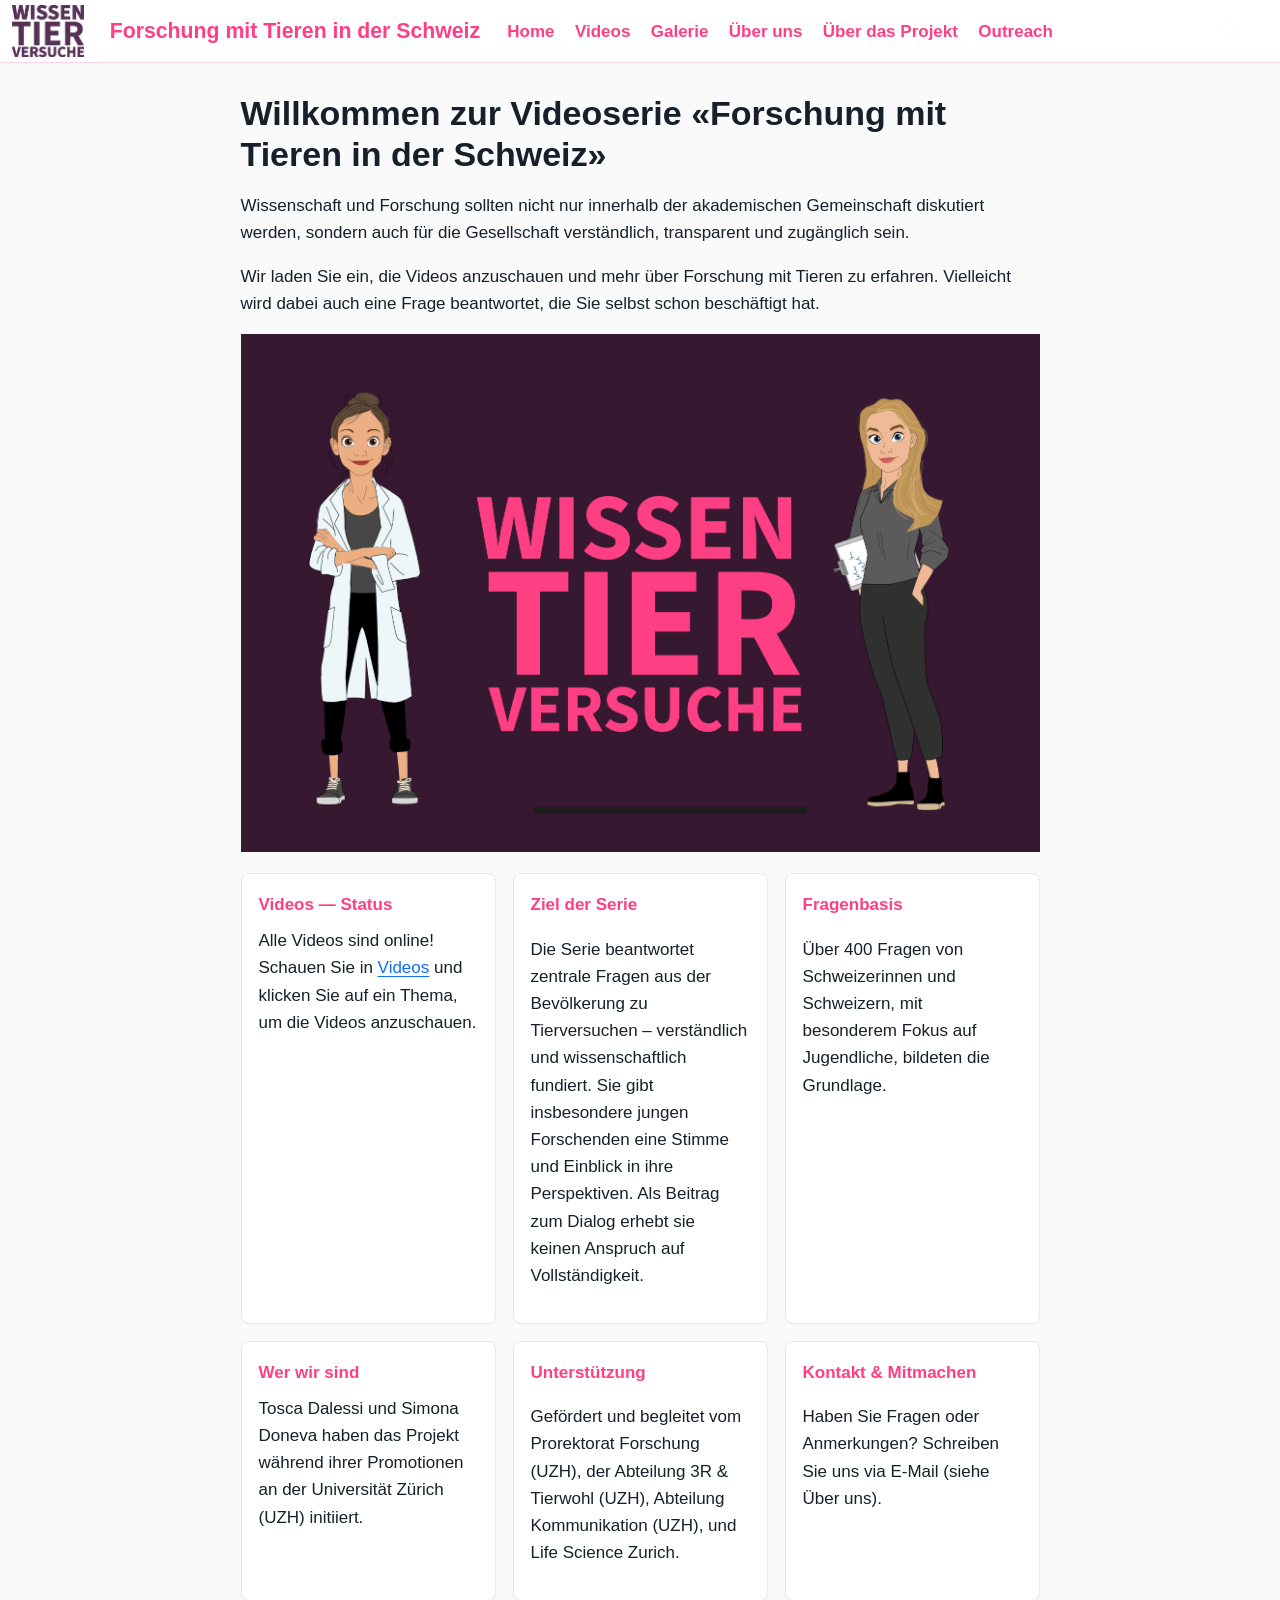
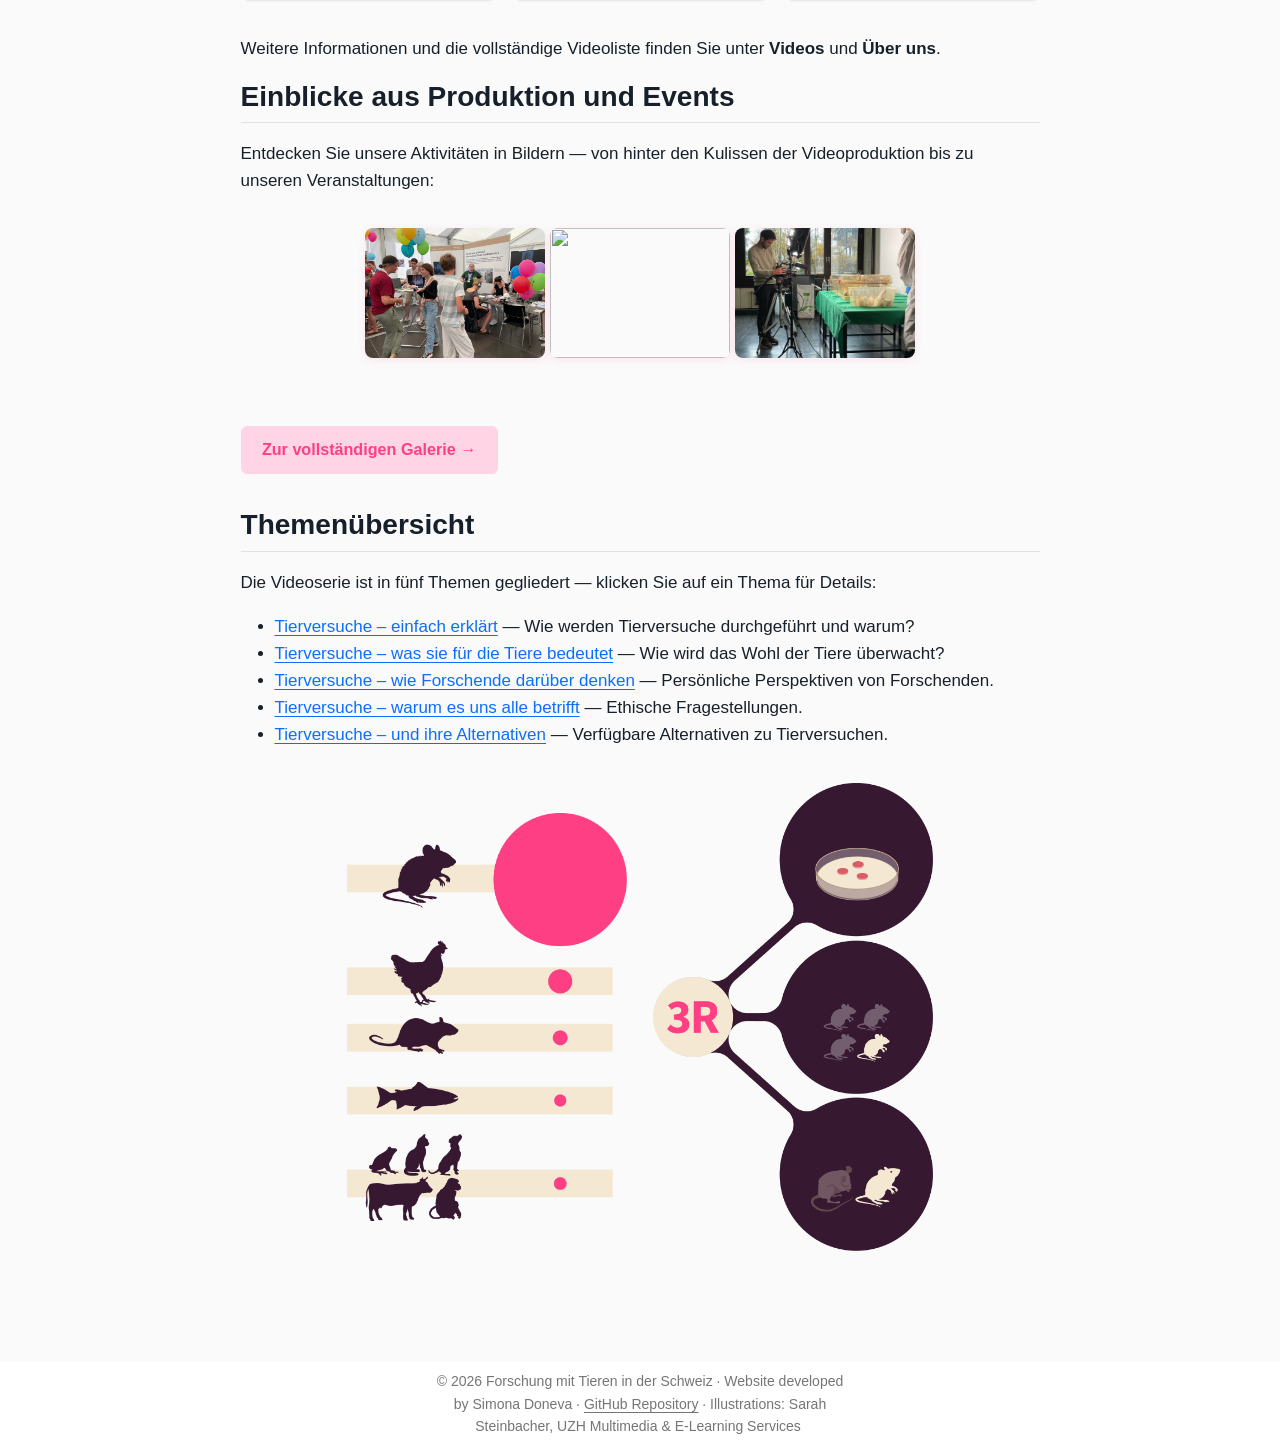
==== commit ad88ed95: "added gallery" ====
--- a/docs/index.html
+++ b/docs/index.html
@@ -2,12 +2,12 @@
 <html xmlns="http://www.w3.org/1999/xhtml" lang="en" xml:lang="en"><head>
 
 <meta charset="utf-8">
-<meta name="generator" content="quarto-1.4.555">
+<meta name="generator" content="quarto-1.5.56">
 
 <meta name="viewport" content="width=device-width, initial-scale=1.0, user-scalable=yes">
 
 
-<title>Forschung mit Tieren in der Schweiz - Willkommen zur Videoserie «Forschung mit Tieren in der Schweiz»</title>
+<title>Willkommen zur Videoserie «Forschung mit Tieren in der Schweiz» – Forschung mit Tieren in der Schweiz</title>
 <style>
 code{white-space: pre-wrap;}
 span.smallcaps{font-variant: small-caps;}
@@ -83,7 +83,7 @@
     </a>
   </div>
             <div id="quarto-search" class="" title="Search"></div>
-          <button class="navbar-toggler" type="button" data-bs-toggle="collapse" data-bs-target="#navbarCollapse" aria-controls="navbarCollapse" aria-expanded="false" aria-label="Toggle navigation" onclick="if (window.quartoToggleHeadroom) { window.quartoToggleHeadroom(); }">
+          <button class="navbar-toggler" type="button" data-bs-toggle="collapse" data-bs-target="#navbarCollapse" aria-controls="navbarCollapse" role="menu" aria-expanded="false" aria-label="Toggle navigation" onclick="if (window.quartoToggleHeadroom) { window.quartoToggleHeadroom(); }">
   <span class="navbar-toggler-icon"></span>
 </button>
           <div class="collapse navbar-collapse" id="navbarCollapse">
@@ -95,6 +95,10 @@
   <li class="nav-item">
     <a class="nav-link" href="./topics/index.html"> 
 <span class="menu-text">Videos</span></a>
+  </li>  
+  <li class="nav-item">
+    <a class="nav-link" href="./gallery.html"> 
+<span class="menu-text">Galerie</span></a>
   </li>  
   <li class="nav-item">
     <a class="nav-link" href="./about.html"> 
@@ -110,7 +114,7 @@
   </li>  
 </ul>
           </div> <!-- /navcollapse -->
-          <div class="quarto-navbar-tools">
+            <div class="quarto-navbar-tools">
 </div>
       </div> <!-- /container-fluid -->
     </nav>
@@ -172,6 +176,14 @@
 </div>
 </div>
 <p>Weitere Informationen und die vollständige Videoliste finden Sie unter <strong>Videos</strong> und <strong>Über uns</strong>.</p>
+<section id="einblicke-aus-produktion-und-events" class="level2">
+<h2 class="anchored" data-anchor-id="einblicke-aus-produktion-und-events">Einblicke aus Produktion und Events</h2>
+<p>Entdecken Sie unsere Aktivitäten in Bildern — von hinter den Kulissen der Videoproduktion bis zu unseren Veranstaltungen:</p>
+<div class="gallery-preview">
+<p><img src="images/gallery/scientifica_20263008.jpg" class="img-fluid"> <img src="images/gallery/filming_Anastasia_Cakmak_Physiologisches Institut_UZH.jpg" class="img-fluid"> <img src="images/gallery/filming_Institute_of_Laboratory_Animal_Science.jpg" class="img-fluid"></p>
+</div>
+<p><a href="./gallery.html" class="gallery-link"><strong>Zur vollständigen Galerie →</strong></a></p>
+</section>
 <section id="themenübersicht" class="level2">
 <h2 class="anchored" data-anchor-id="themenübersicht">Themenübersicht</h2>
 <p>Die Videoserie ist in fünf Themen gegliedert — klicken Sie auf ein Thema für Details:</p>
@@ -225,18 +237,7 @@
     }
     return false;
   }
-  const clipboard = new window.ClipboardJS('.code-copy-button', {
-    text: function(trigger) {
-      const codeEl = trigger.previousElementSibling.cloneNode(true);
-      for (const childEl of codeEl.children) {
-        if (isCodeAnnotation(childEl)) {
-          childEl.remove();
-        }
-      }
-      return codeEl.innerText;
-    }
-  });
-  clipboard.on('success', function(e) {
+  const onCopySuccess = function(e) {
     // button target
     const button = e.trigger;
     // don't keep focus
@@ -268,7 +269,29 @@
     }, 1000);
     // clear code selection
     e.clearSelection();
+  }
+  const getTextToCopy = function(trigger) {
+      const codeEl = trigger.previousElementSibling.cloneNode(true);
+      for (const childEl of codeEl.children) {
+        if (isCodeAnnotation(childEl)) {
+          childEl.remove();
+        }
+      }
+      return codeEl.innerText;
+  }
+  const clipboard = new window.ClipboardJS('.code-copy-button:not([data-in-quarto-modal])', {
+    text: getTextToCopy
   });
+  clipboard.on('success', onCopySuccess);
+  if (window.document.getElementById('quarto-embedded-source-code-modal')) {
+    // For code content inside modals, clipBoardJS needs to be initialized with a container option
+    // TODO: Check when it could be a function (https://github.com/zenorocha/clipboard.js/issues/860)
+    const clipboardModal = new window.ClipboardJS('.code-copy-button[data-in-quarto-modal]', {
+      text: getTextToCopy,
+      container: window.document.getElementById('quarto-embedded-source-code-modal')
+    });
+    clipboardModal.on('success', onCopySuccess);
+  }
     var localhostRegex = new RegExp(/^(?:http|https):\/\/localhost\:?[0-9]*\//);
     var mailtoRegex = new RegExp(/^mailto:/);
       var filterRegex = new RegExp('/' + window.location.host + '/');
@@ -276,7 +299,7 @@
         return filterRegex.test(href) || localhostRegex.test(href) || mailtoRegex.test(href);
     }
     // Inspect non-navigation links and adorn them if external
- 	var links = window.document.querySelectorAll('a[href]:not(.nav-link):not(.navbar-brand):not(.toc-action):not(.sidebar-link):not(.sidebar-item-toggle):not(.pagination-link):not(.no-external):not([aria-hidden]):not(.dropdown-item):not(.quarto-navigation-tool)');
+ 	var links = window.document.querySelectorAll('a[href]:not(.nav-link):not(.navbar-brand):not(.toc-action):not(.sidebar-link):not(.sidebar-item-toggle):not(.pagination-link):not(.no-external):not([aria-hidden]):not(.dropdown-item):not(.quarto-navigation-tool):not(.about-link)');
     for (var i=0; i<links.length; i++) {
       const link = links[i];
       if (!isInternal(link.href)) {
--- a/docs/styles.css
+++ b/docs/styles.css
@@ -312,4 +312,103 @@
   object-fit: contain;
   border-radius: 8px;
   display: block;
+}
+
+/* Gallery grid styling */
+.gallery-grid {
+  display: grid;
+  grid-template-columns: repeat(auto-fit, minmax(300px, 1fr));
+  gap: 2rem;
+  margin: 2rem 0;
+  max-width: 1200px;
+  margin-left: auto;
+  margin-right: auto;
+}
+
+.gallery-item {
+  background: #ffffff;
+  border: 1px solid var(--berry-v1);
+  border-radius: 12px;
+  overflow: hidden;
+  box-shadow: 0 2px 4px rgba(21, 25, 28, 0.05);
+  transition: transform 160ms ease, box-shadow 160ms ease;
+}
+
+.gallery-item:hover {
+  transform: translateY(-4px);
+  box-shadow: 0 8px 16px rgba(255, 63, 132, 0.12);
+}
+
+.gallery-item img {
+  width: 100%;
+  height: 280px;
+  object-fit: cover;
+  display: block;
+}
+
+/* Ensure gallery item titles use only the strong element */
+.gallery-item p:first-of-type strong {
+  display: block;
+  color: var(--berry);
+  margin: 1rem 0 0.5rem 0;
+  font-size: 1.1rem;
+  font-weight: 600;
+}
+
+.gallery-item h3 {
+  color: var(--berry);
+  margin: 1rem 1rem 0.5rem 1rem;
+  font-size: 1.1rem;
+}
+
+.gallery-item p {
+  color: var(--text);
+  margin: 0 1rem 1rem 1rem;
+  font-size: 0.95rem;
+  line-height: 1.5;
+}
+
+/* Gallery preview on home page */
+.gallery-preview {
+  display: flex;
+  gap: 1rem;
+  margin: 2rem auto;
+  max-width: 900px;
+  justify-content: center;
+  flex-wrap: nowrap;
+}
+
+.gallery-preview img {
+  width: 180px;
+  height: 130px;
+  object-fit: cover;
+  border-radius: 8px;
+  box-shadow: 0 2px 8px rgba(255, 63, 132, 0.12);
+  transition: transform 160ms ease, box-shadow 160ms ease;
+}
+
+.gallery-preview img:hover {
+  transform: translateY(-3px);
+  box-shadow: 0 4px 12px rgba(255, 63, 132, 0.2);
+}
+
+.gallery-link {
+  display: inline-block;
+  text-align: center;
+  margin-top: 1rem;
+  padding: 0.6rem 1.2rem;
+  color: var(--berry) !important;
+  font-weight: 600;
+  font-size: 0.95rem;
+  text-decoration: none;
+  border: 1px solid var(--berry-v1);
+  border-radius: 6px;
+  background: var(--berry-v1);
+  transition: all 160ms ease;
+}
+
+.gallery-link:hover {
+  background: var(--berry);
+  color: white !important;
+  border-color: var(--berry);
 }
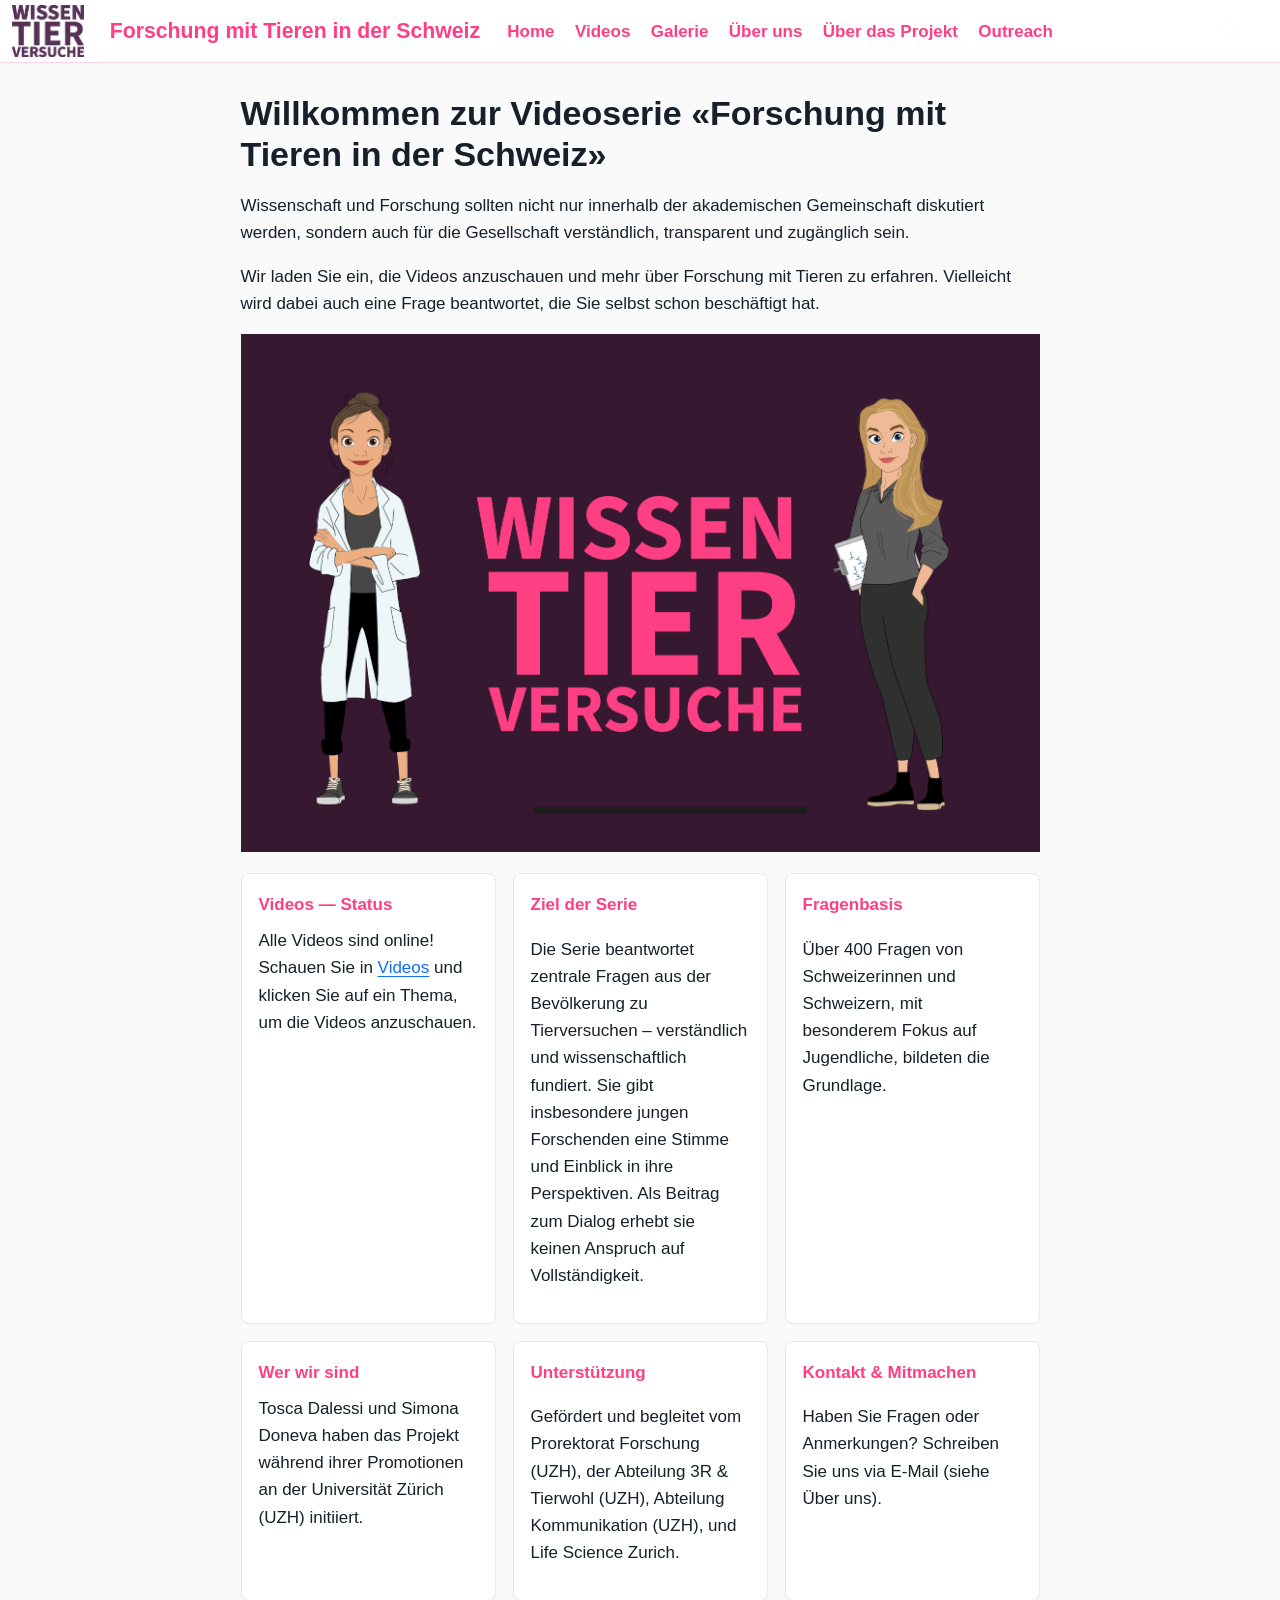
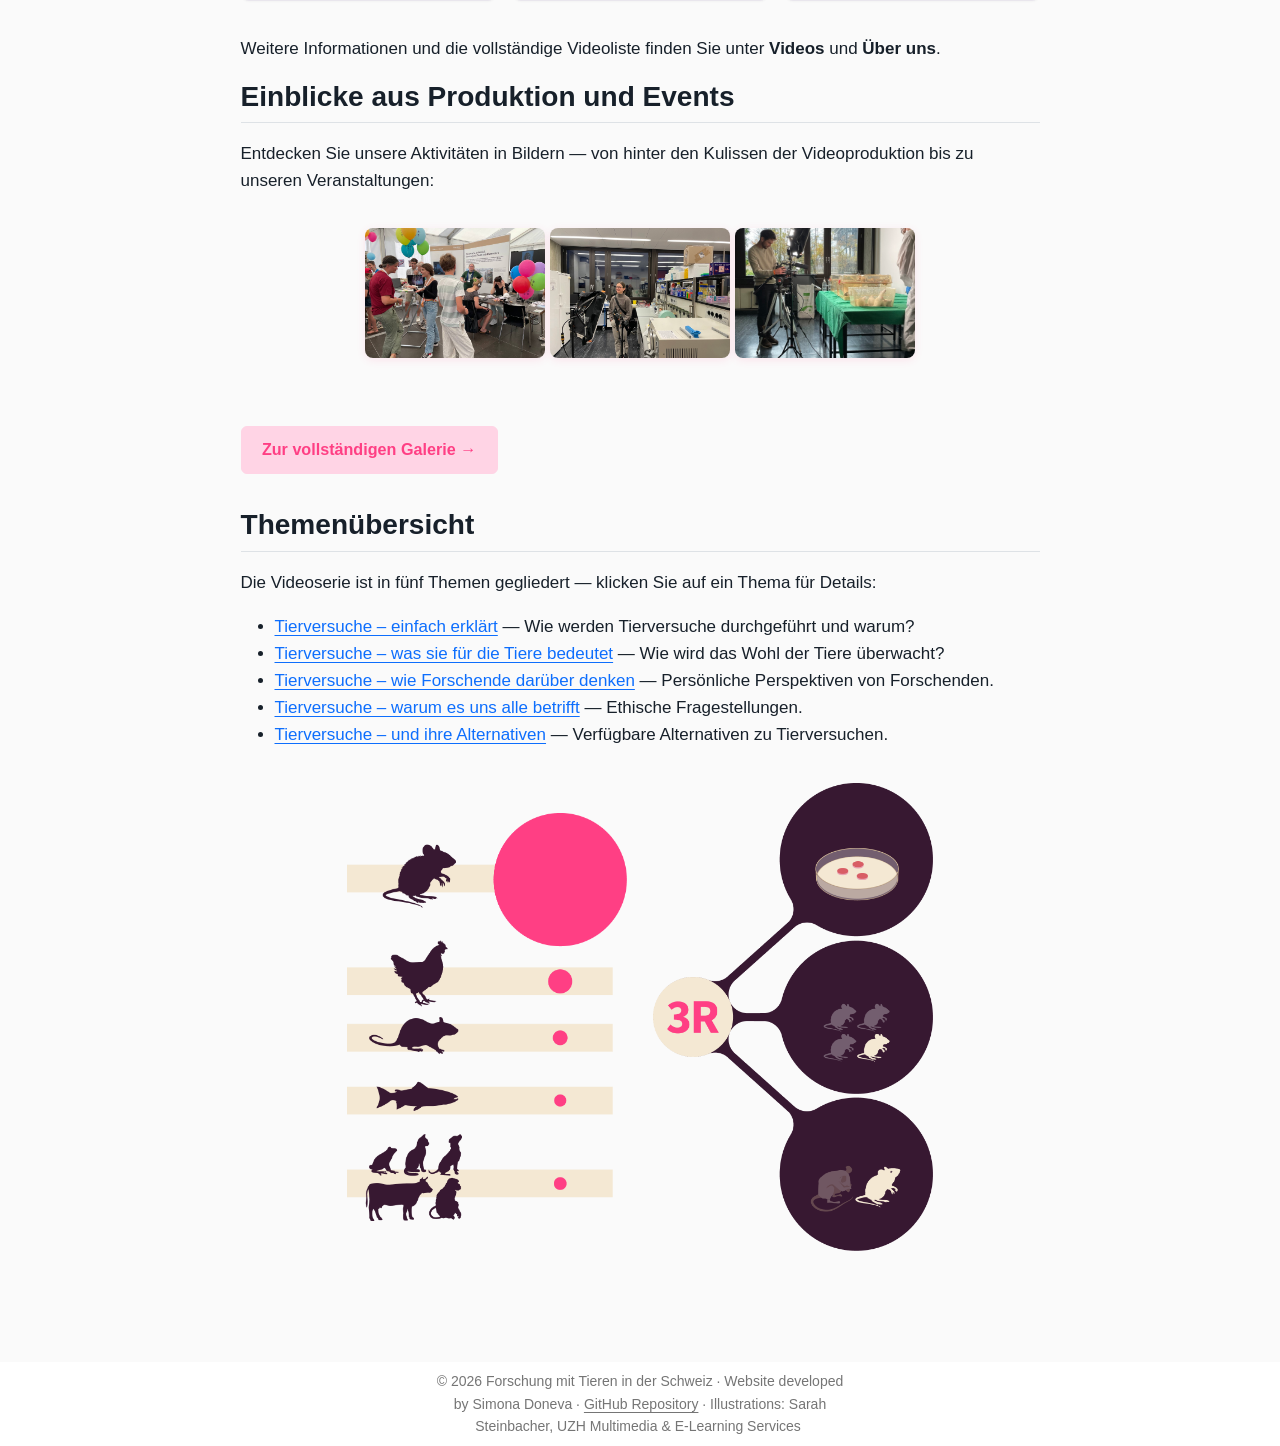
==== commit 8c3a95a8: "fix img name" ====
--- a/docs/index.html
+++ b/docs/index.html
@@ -180,7 +180,7 @@
 <h2 class="anchored" data-anchor-id="einblicke-aus-produktion-und-events">Einblicke aus Produktion und Events</h2>
 <p>Entdecken Sie unsere Aktivitäten in Bildern — von hinter den Kulissen der Videoproduktion bis zu unseren Veranstaltungen:</p>
 <div class="gallery-preview">
-<p><img src="images/gallery/scientifica_20263008.jpg" class="img-fluid"> <img src="images/gallery/filming_Anastasia_Cakmak_Physiologisches Institut_UZH.jpg" class="img-fluid"> <img src="images/gallery/filming_Institute_of_Laboratory_Animal_Science.jpg" class="img-fluid"></p>
+<p><img src="images/gallery/scientifica_20263008.jpg" class="img-fluid"> <img src="images/gallery/filming_Anastasia_Cakmak_Physiologisches_Institut_UZH.jpg" class="img-fluid"> <img src="images/gallery/filming_Institute_of_Laboratory_Animal_Science.jpg" class="img-fluid"></p>
 </div>
 <p><a href="./gallery.html" class="gallery-link"><strong>Zur vollständigen Galerie →</strong></a></p>
 </section>
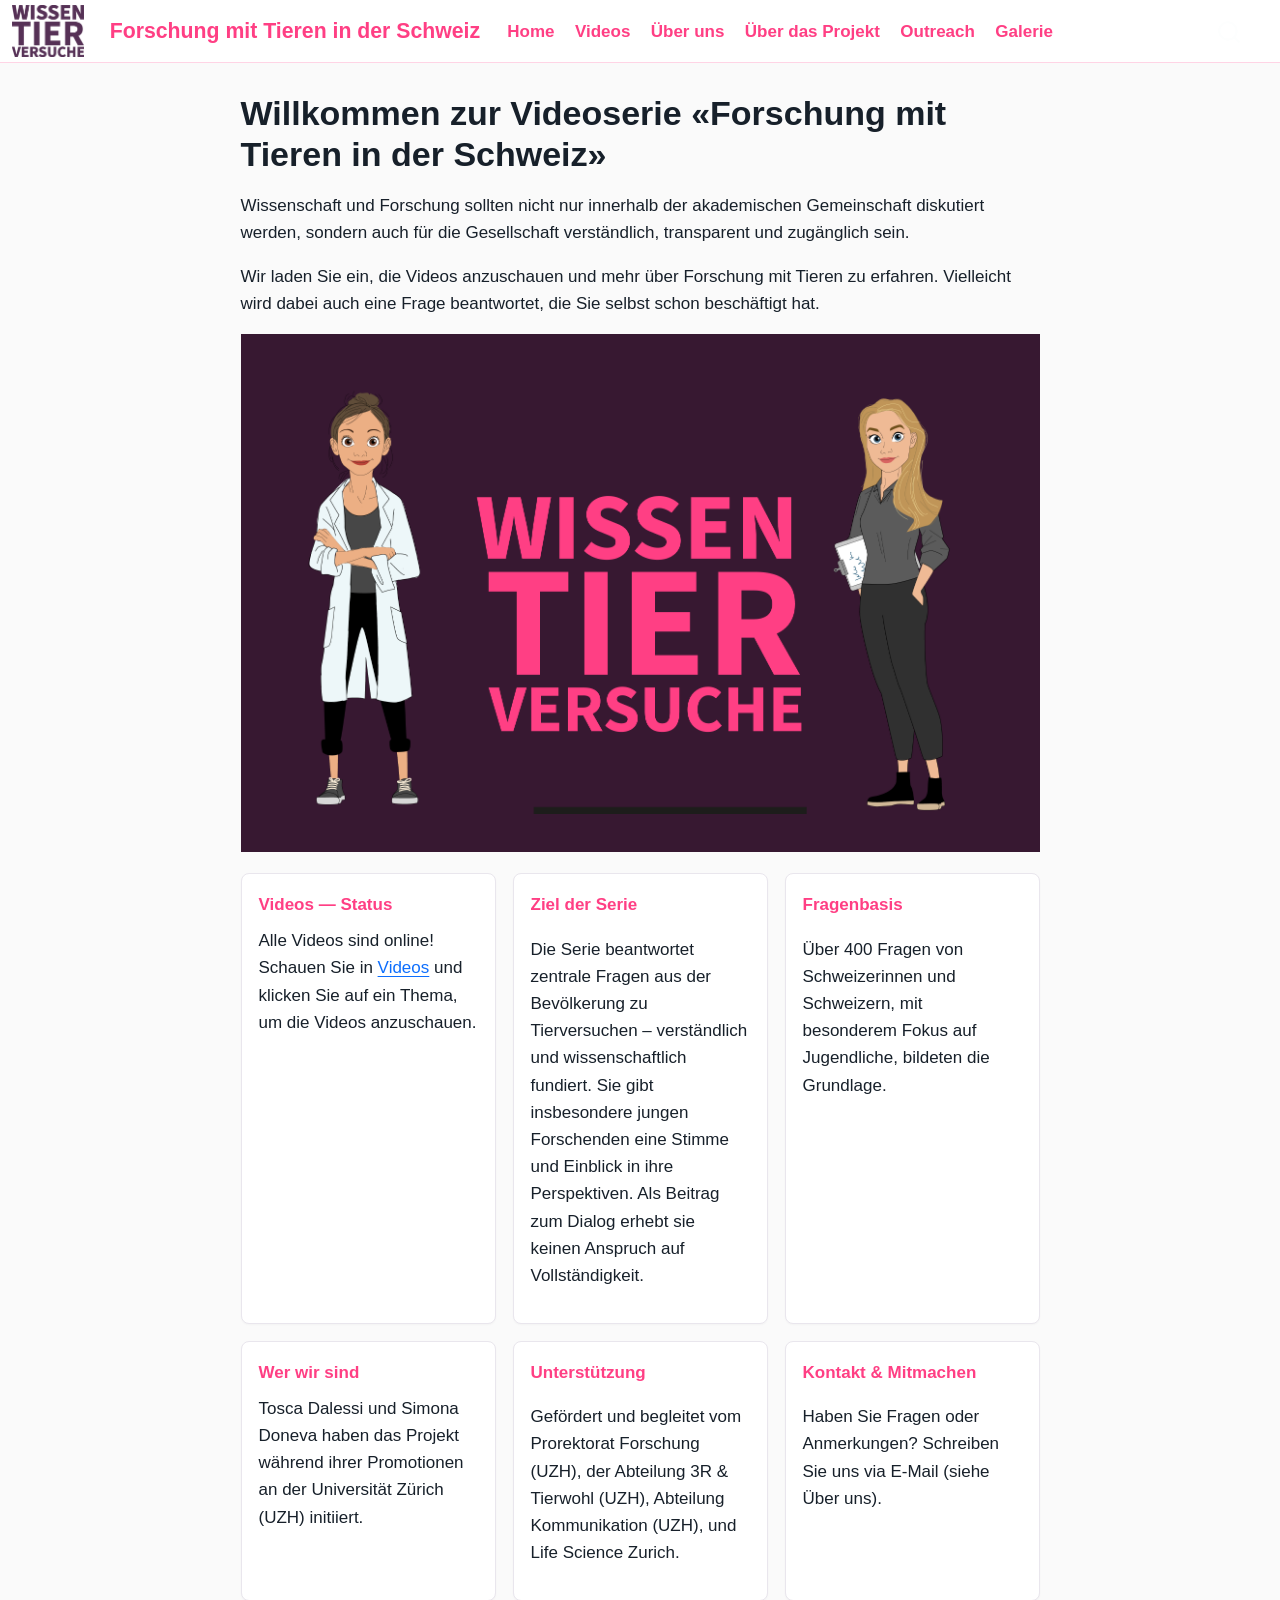
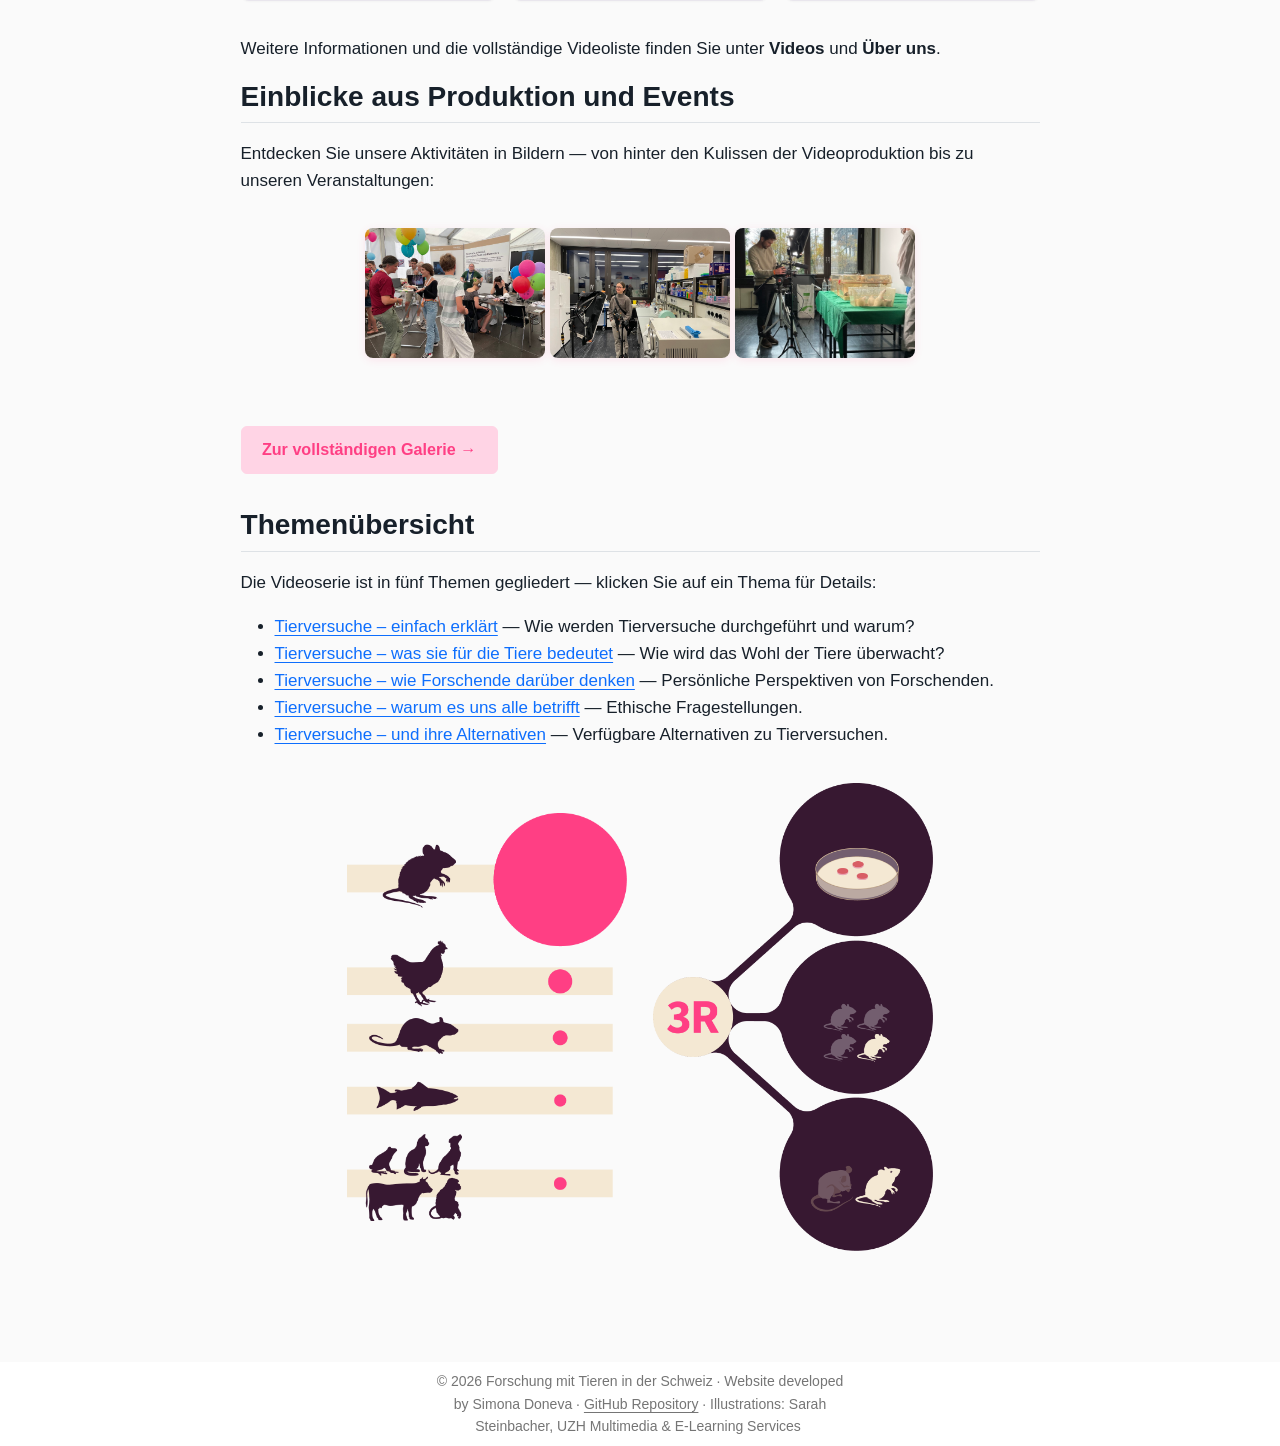
==== commit 75df05f0: "update events page" ====
--- a/docs/index.html
+++ b/docs/index.html
@@ -97,10 +97,6 @@
 <span class="menu-text">Videos</span></a>
   </li>  
   <li class="nav-item">
-    <a class="nav-link" href="./gallery.html"> 
-<span class="menu-text">Galerie</span></a>
-  </li>  
-  <li class="nav-item">
     <a class="nav-link" href="./about.html"> 
 <span class="menu-text">Über uns</span></a>
   </li>  
@@ -111,6 +107,10 @@
   <li class="nav-item">
     <a class="nav-link" href="./outreach.html"> 
 <span class="menu-text">Outreach</span></a>
+  </li>  
+  <li class="nav-item">
+    <a class="nav-link" href="./gallery.html"> 
+<span class="menu-text">Galerie</span></a>
   </li>  
 </ul>
           </div> <!-- /navcollapse -->
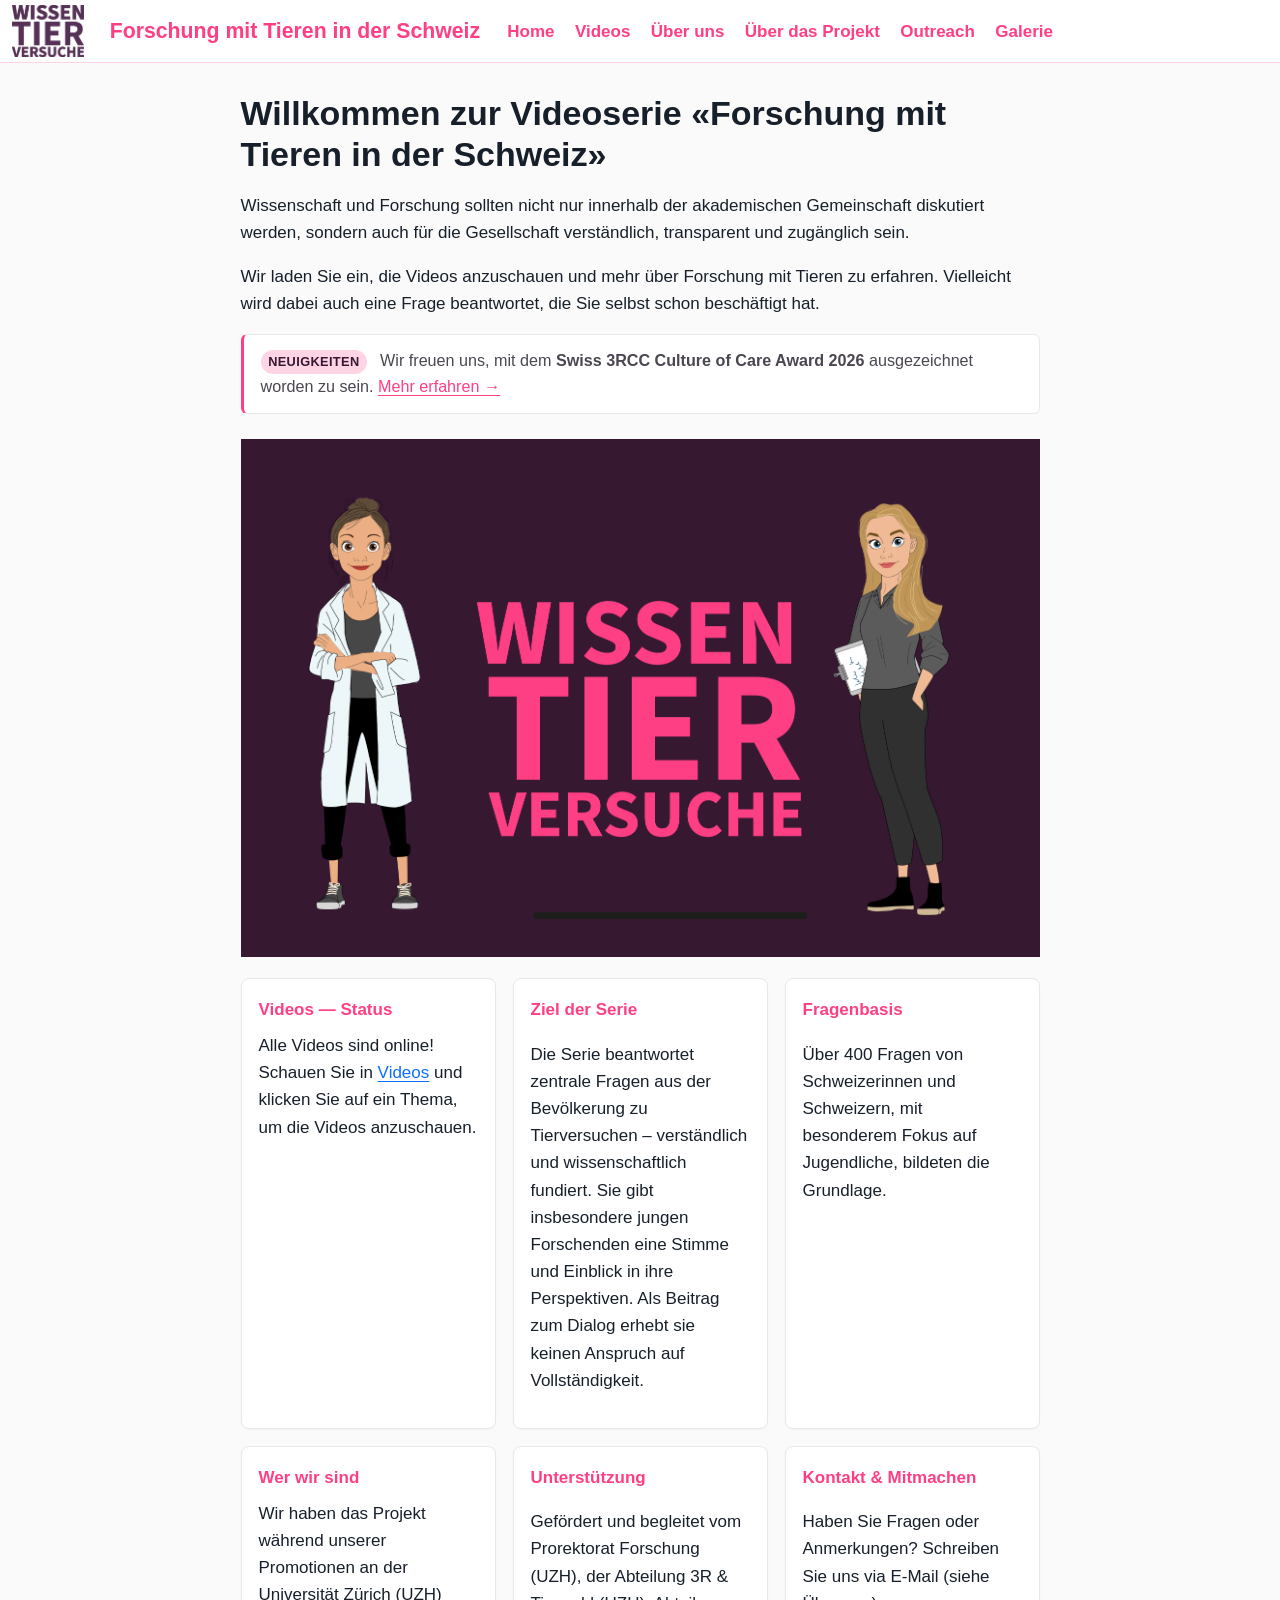
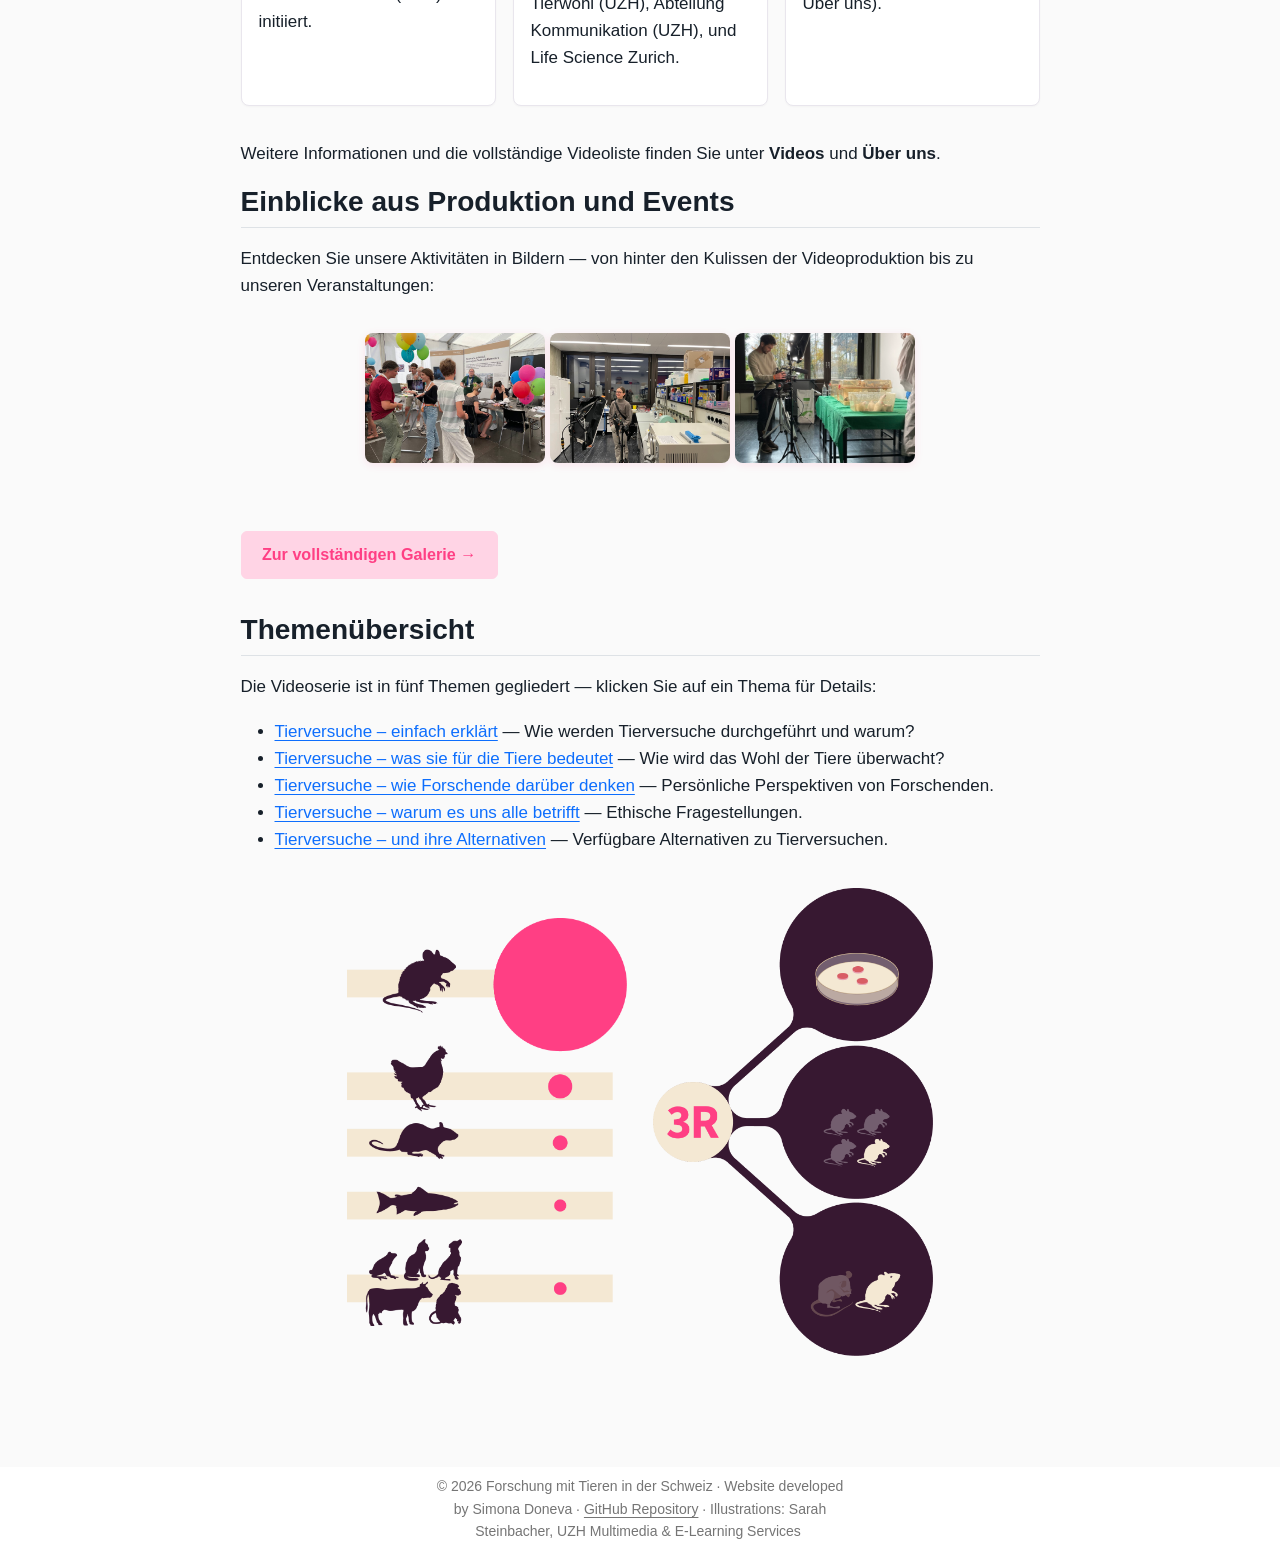
==== commit c027aa77: "3RCC news" ====
--- a/docs/index.html
+++ b/docs/index.html
@@ -148,6 +148,9 @@
 
 <p>Wissenschaft und Forschung sollten nicht nur innerhalb der akademischen Gemeinschaft diskutiert werden, sondern auch für die Gesellschaft verständlich, transparent und zugänglich sein.</p>
 <p>Wir laden Sie ein, die Videos anzuschauen und mehr über Forschung mit Tieren zu erfahren. Vielleicht wird dabei auch eine Frage beantwortet, die Sie selbst schon beschäftigt hat.</p>
+<div class="award-note">
+<p><span class="news-label">Neuigkeiten</span> Wir freuen uns, mit dem <strong>Swiss 3RCC Culture of Care Award 2026</strong> ausgezeichnet worden zu sein. <a href="https://swiss3rcc.org/awardees/culture-of-care-award-2026-simona-doneva-and-tosca-dalessi/" target="_blank" rel="noopener">Mehr erfahren →</a></p>
+</div>
 <div class="site-hero">
 <p><img src="images/main_pic.png" class="hero-banner img-fluid" aria-hidden="true"></p>
 </div>
@@ -164,7 +167,7 @@
 <p>Über 400 Fragen von Schweizerinnen und Schweizern, mit besonderem Fokus auf Jugendliche, bildeten die Grundlage.</p>
 </div>
 <div class="info-box">
-<p><strong>Wer wir sind</strong> Tosca Dalessi und Simona Doneva haben das Projekt während ihrer Promotionen an der Universität Zürich (UZH) initiiert.</p>
+<p><strong>Wer wir sind</strong> Wir haben das Projekt während unserer Promotionen an der Universität Zürich (UZH) initiiert.</p>
 </div>
 <div class="info-box">
 <p><strong>Unterstützung</strong></p>
--- a/docs/styles.css
+++ b/docs/styles.css
@@ -411,4 +411,37 @@
   background: var(--berry);
   color: white !important;
   border-color: var(--berry);
+}
+
+.award-note {
+  max-width: 900px;
+  margin: 1rem auto 1.5rem;
+  padding: 0.75rem 1rem;
+  border: 1px solid #e9e6ed;
+  border-left: 3px solid var(--berry);
+  border-radius: 6px;
+  background: #fff;
+  color: #4b4650;
+  font-size: 0.95rem;
+}
+
+.award-note p {
+  margin: 0;
+}
+
+.award-note a {
+  color: var(--berry);
+}
+
+.news-label {
+  display: inline-block;
+  margin-right: 0.5rem;
+  padding: 0.1rem 0.45rem;
+  border-radius: 999px;
+  background: var(--berry-v1);
+  color: var(--violet);
+  font-size: 0.75rem;
+  font-weight: 700;
+  letter-spacing: 0.03em;
+  text-transform: uppercase;
 }
